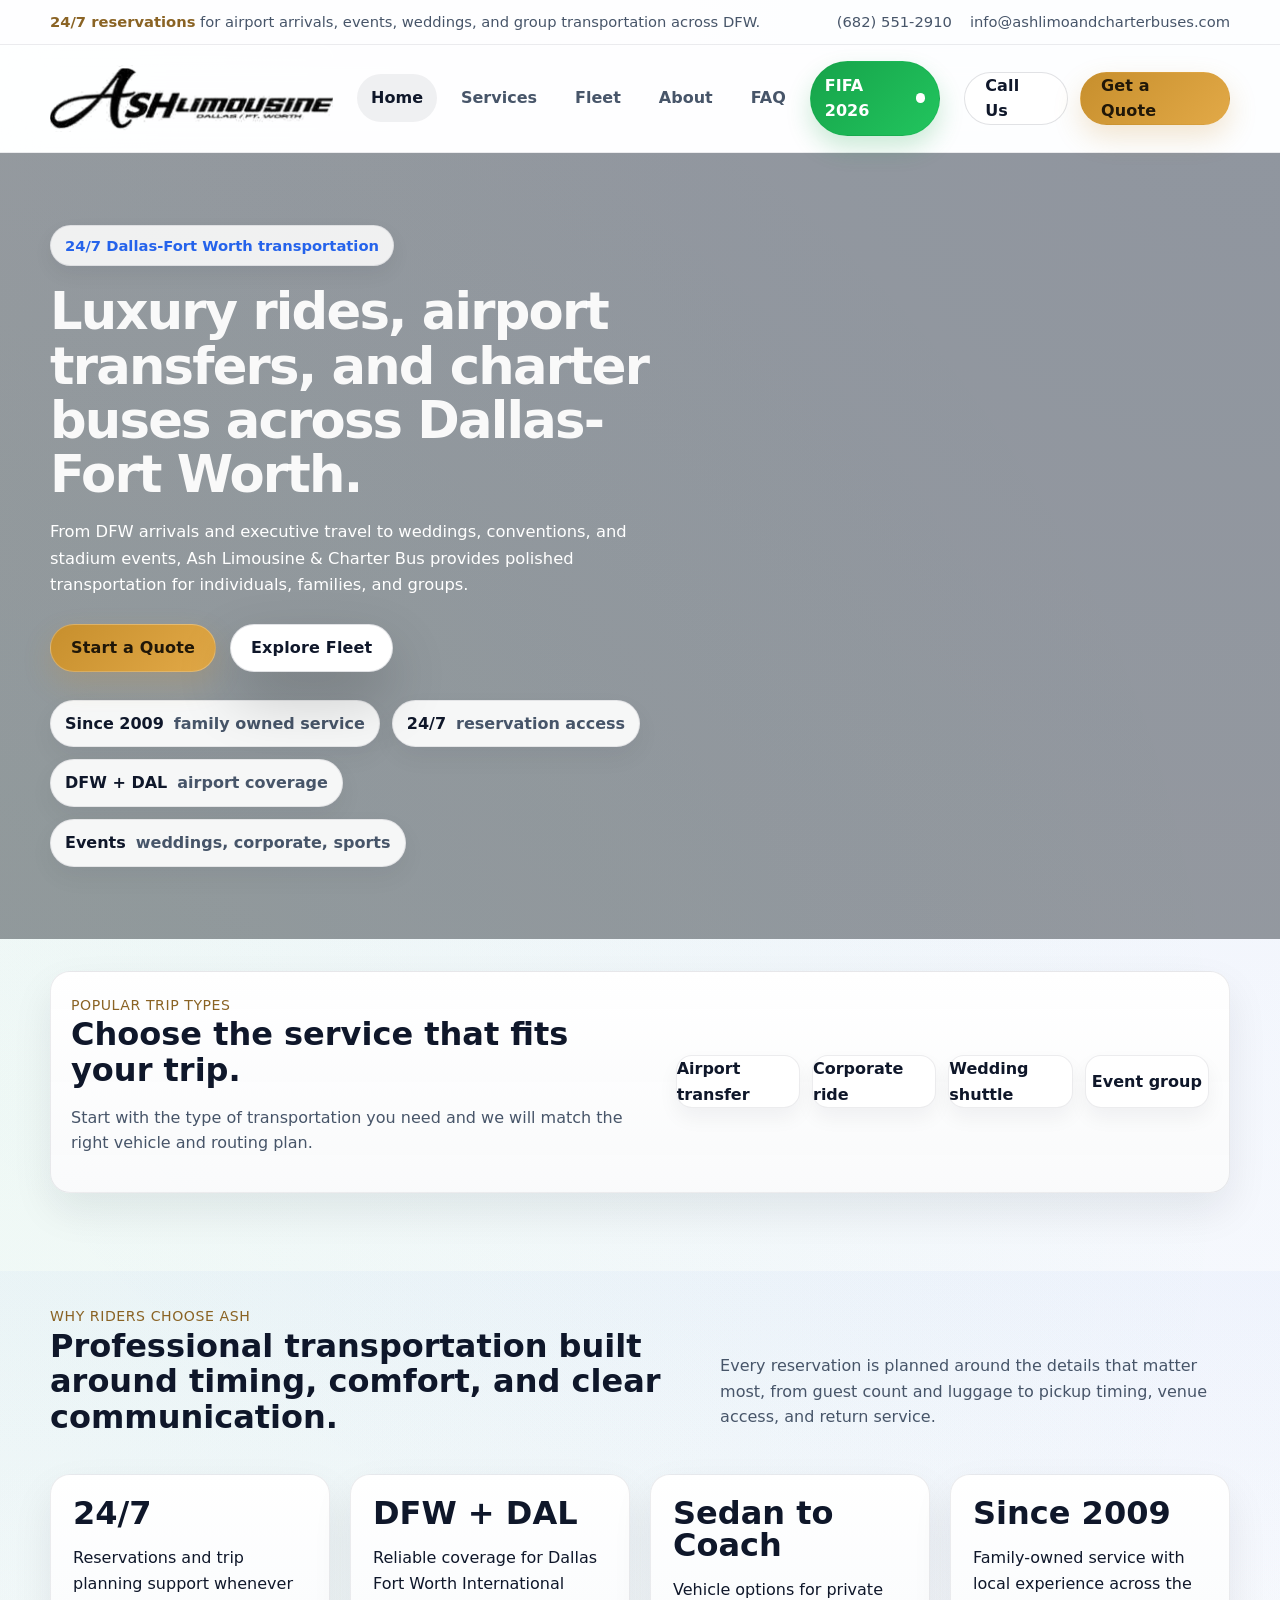
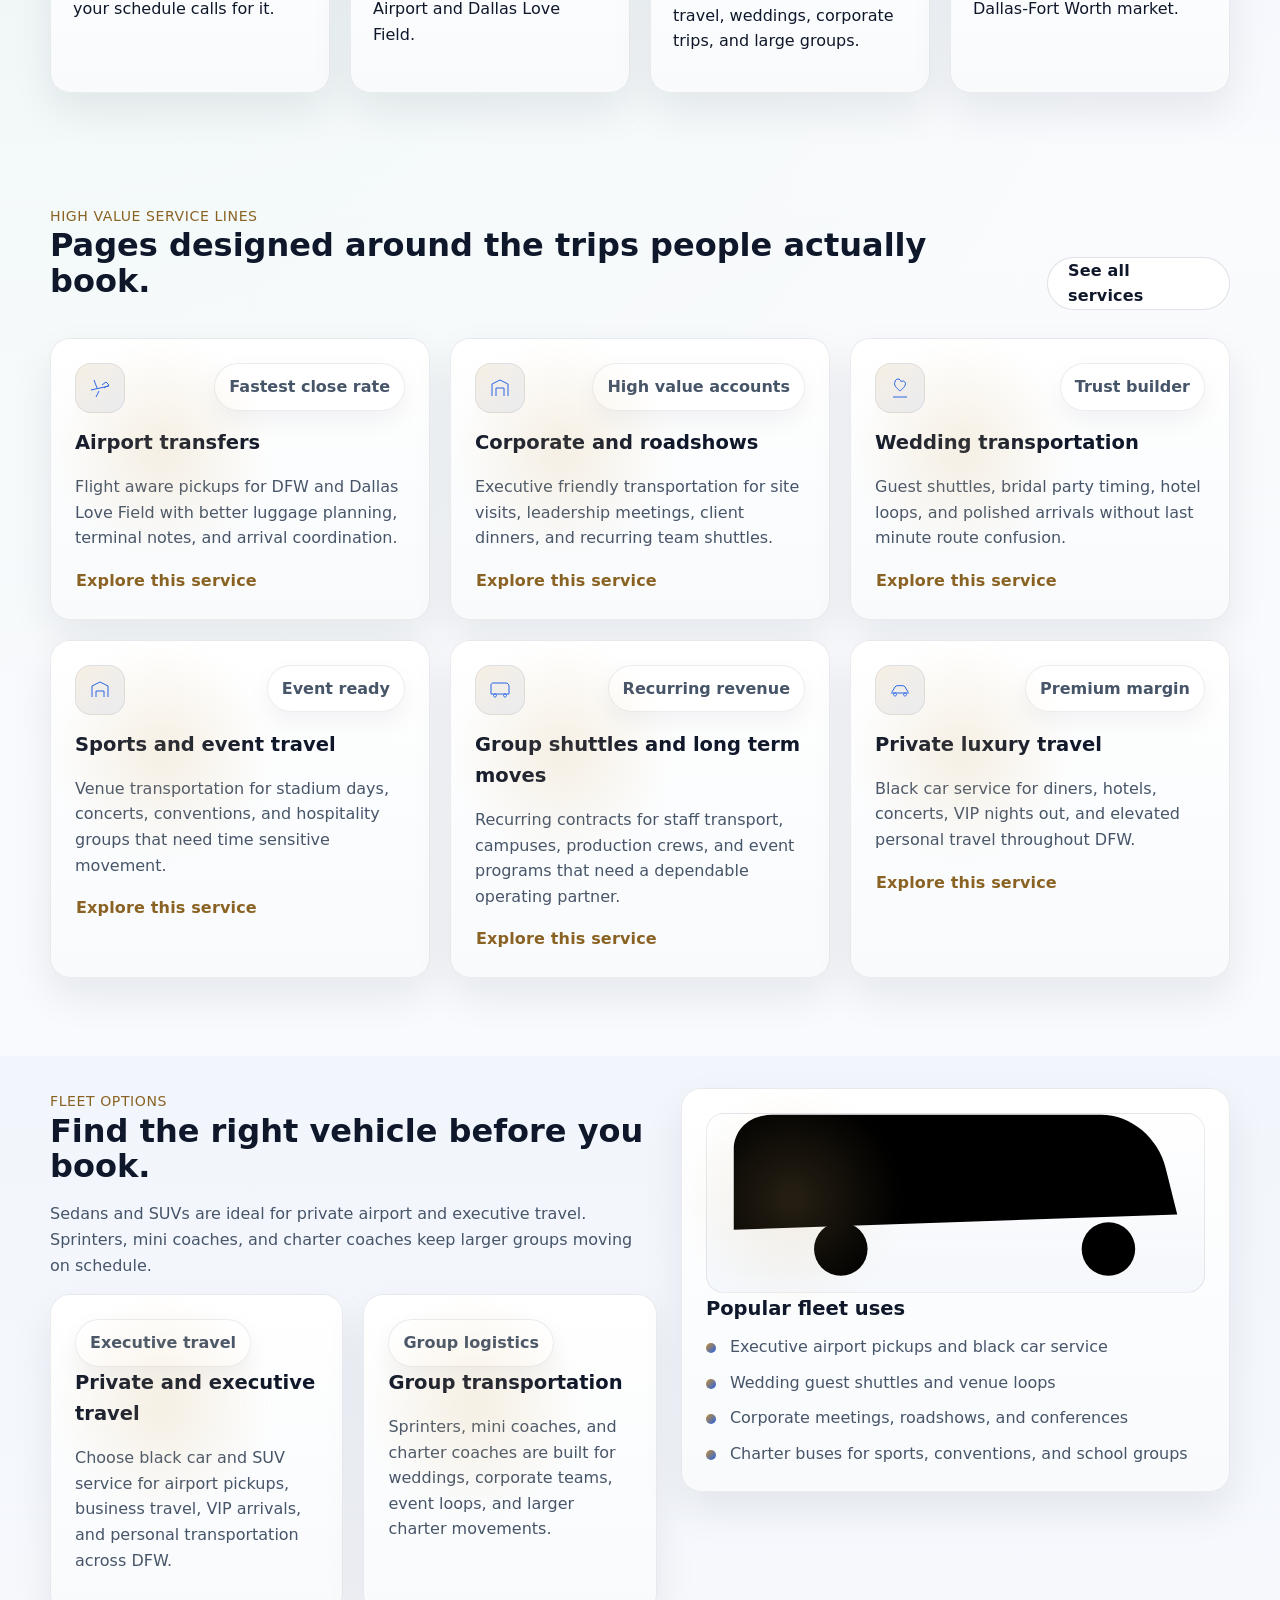
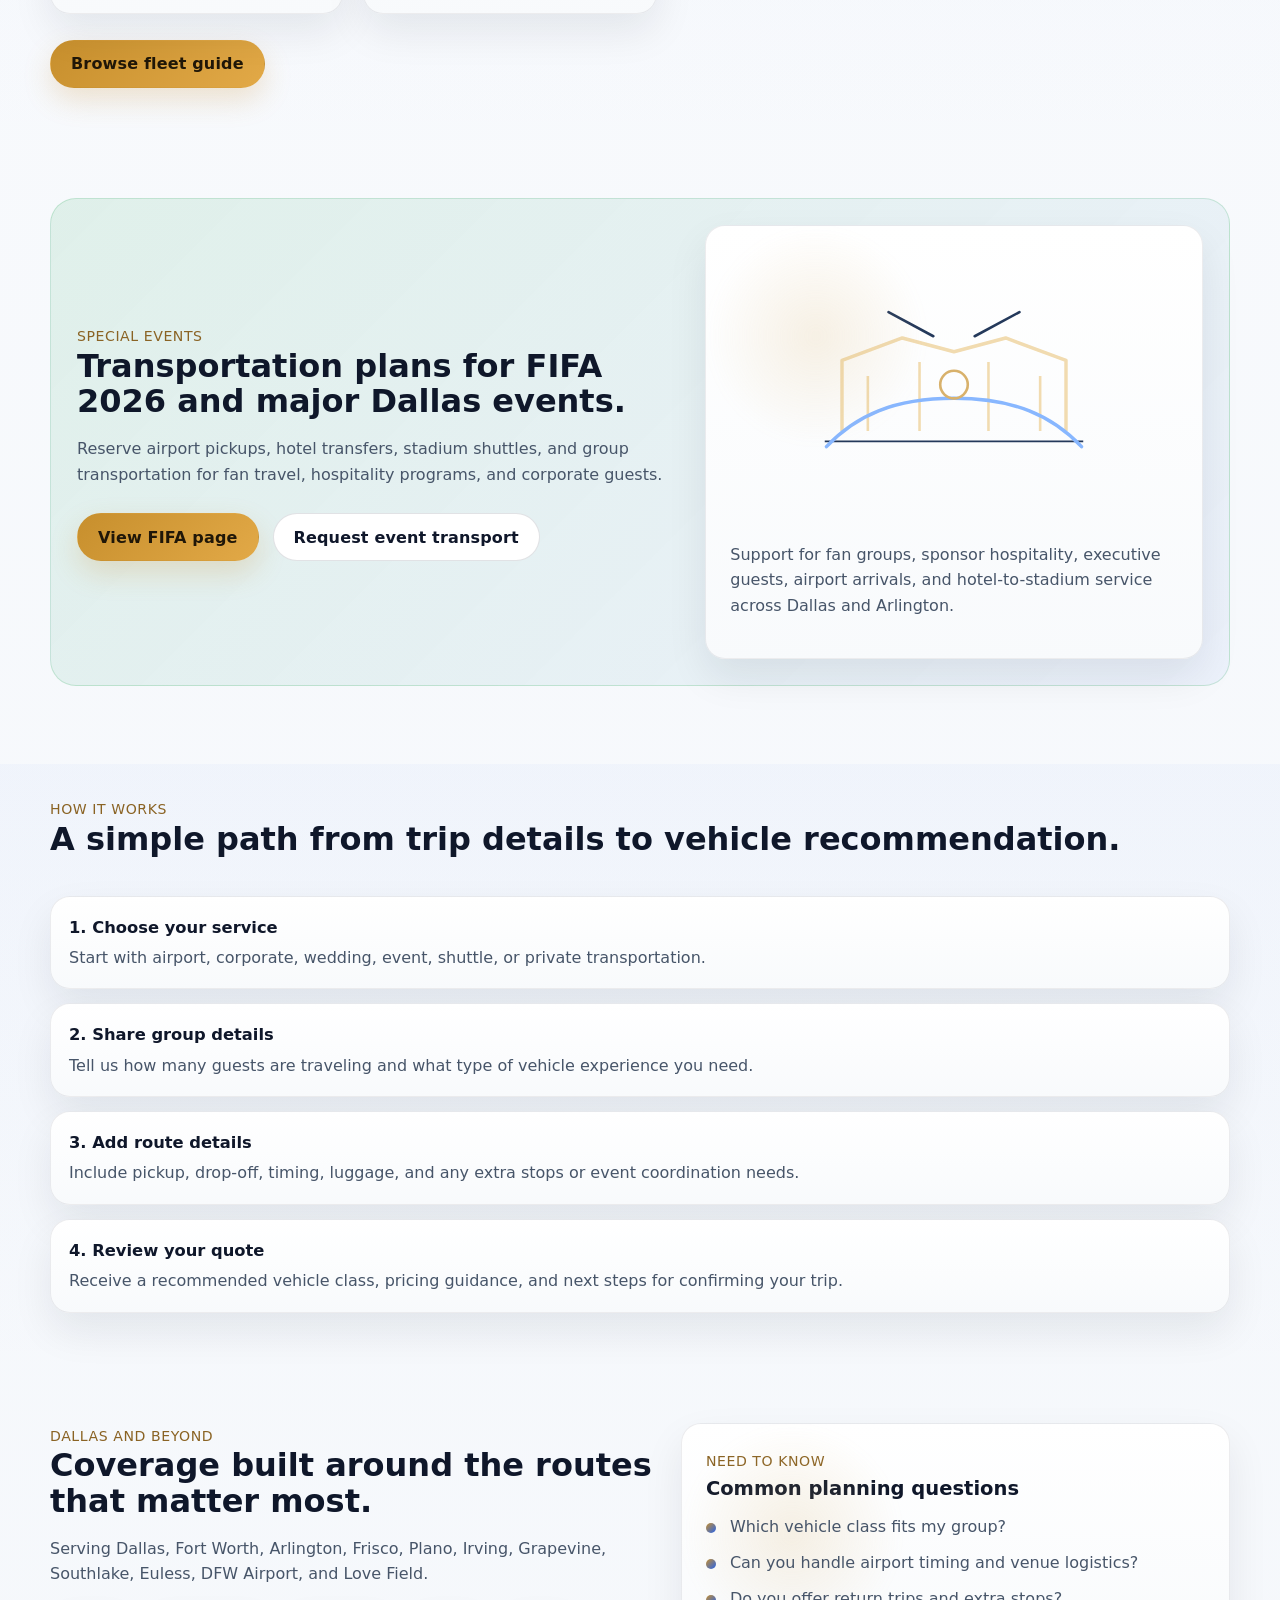
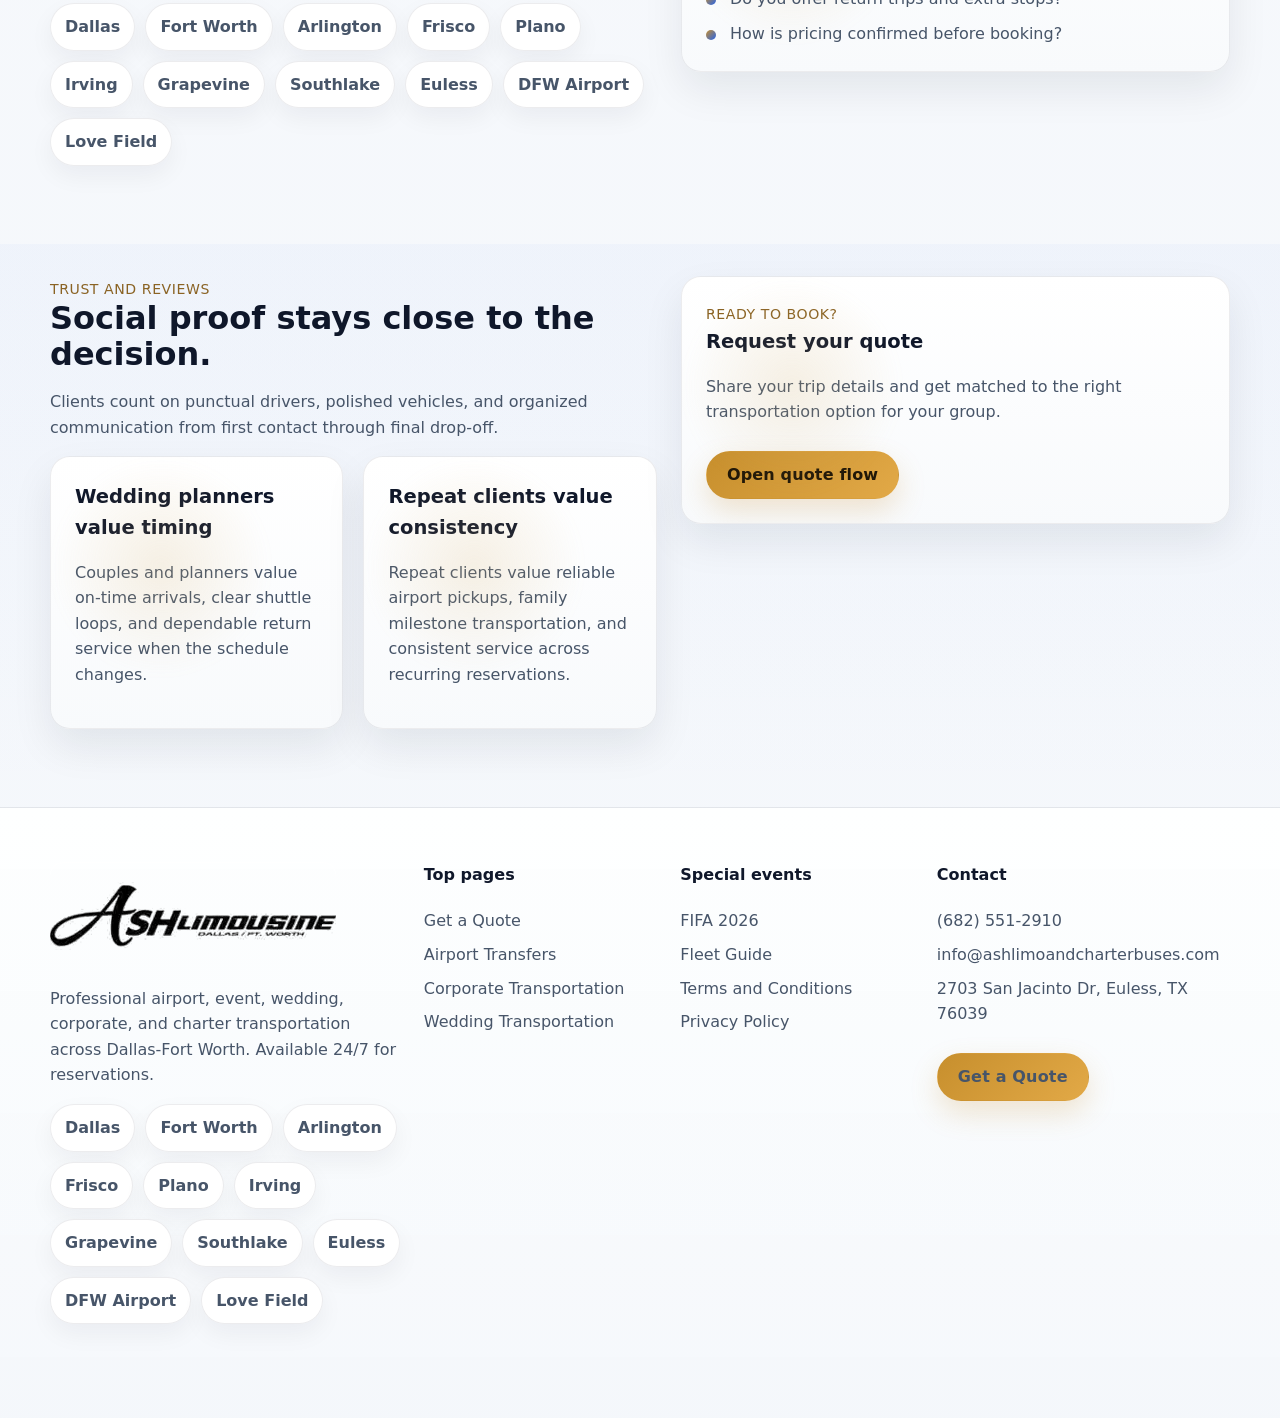
==== index.html @ 1422ed17 "AshLimo_Phase1 Co-authored-by: Copilot <copilot@github.com>" ====
<!doctype html>
<html lang="en">
  <head>
    <meta charset="utf-8" />
    <meta name="viewport" content="width=device-width, initial-scale=1" />
    <title>Ash Limousine & Charter Bus | Dallas Luxury Transportation</title>
    <meta
      name="description"
      content="Premium charter buses, black cars, airport transfers, weddings, and event transportation across Dallas-Fort Worth."
    />
    <meta name="theme-color" content="#f6f8fb" />
    <meta
      property="og:title"
      content="Ash Limousine & Charter Bus | Dallas Luxury Transportation"
    />
    <meta
      property="og:description"
      content="Premium charter buses, black cars, airport transfers, weddings, and event transportation across Dallas-Fort Worth."
    />
    <meta property="og:type" content="website" />
    <link rel="icon" href="assets/brand-mark.svg" type="image/svg+xml" />
    <link rel="stylesheet" href="css/styles.css" />
    <script type="application/ld+json">
      {
        "@context": "https://schema.org",
        "@type": "TransportationService",
        "name": "Ash Limousine & Charter Bus",
        "url": "https://www.ashlimoandcharterbuses.com",
        "telephone": "+1-682-551-2910",
        "email": "info@ashlimoandcharterbuses.com",
        "address": {
          "@type": "PostalAddress",
          "streetAddress": "2703 San Jacinto Dr",
          "addressLocality": "Euless",
          "addressRegion": "TX",
          "postalCode": "76039",
          "addressCountry": "US"
        },
        "areaServed": [
          "Dallas",
          "Fort Worth",
          "Arlington",
          "Frisco",
          "Plano",
          "Irving",
          "DFW Airport",
          "Dallas Love Field"
        ],
        "serviceArea": "Dallas-Fort Worth metroplex",
        "openingHours": "Mo-Su 00:00-23:59"
      }
    </script>
  </head>
  <body class="theme-light">
    <a class="hide" href="#main">Skip to content</a>
    <div class="utility-bar">
      <div class="container">
        <div>
          <strong>24/7 reservations</strong> for airport arrivals, events,
          weddings, and group transportation across DFW.
        </div>
        <div class="utility-links">
          <a href="tel:+16825512910">(682) 551-2910</a>
          <a href="mailto:info@ashlimoandcharterbuses.com"
            >info@ashlimoandcharterbuses.com</a
          >
        </div>
      </div>
    </div>
    <header class="site-header">
      <div class="container">
        <a class="brand" href="index.html">
          <span class="brand-mark"
            ><img src="assets/site-logo.png" alt="Ash Limo brand mark"
          /></span>
        </a>
        <button class="nav-toggle" data-nav-toggle aria-label="Open navigation">
          Menu
        </button>
        <div class="nav-shell" data-nav-shell>
          <ul class="nav-menu">
            <li><a class="active" href="index.html">Home</a></li>
            <li><a class="" href="services.html">Services</a></li>
            <li><a class="" href="fleet.html">Fleet</a></li>
            <li><a class="" href="about.html">About</a></li>
            <li><a class="" href="faq.html">FAQ</a></li>
            <li><a class="nav-cta" href="fifa-2026.html">FIFA 2026</a></li>
          </ul>
        </div>
        <div class="header-actions">
          <a class="btn btn-secondary desktop-only" href="tel:+16825512910"
            >Call Us</a
          >
          <a class="btn btn-primary" href="quote.html">Get a Quote</a>
        </div>
      </div>
    </header>
    <main id="main">
      <section class="hero">
        <div class="container">
          <div>
            <span class="eyebrow">24/7 Dallas-Fort Worth transportation</span>
            <h1>
              Luxury rides, airport transfers, and charter buses across
              Dallas-Fort Worth.
            </h1>
            <p class="lead">
              From DFW arrivals and executive travel to weddings, conventions,
              and stadium events, Ash Limousine & Charter Bus provides polished
              transportation for individuals, families, and groups.
            </p>
            <div class="hero-actions">
              <a class="btn btn-primary" href="quote.html">Start a Quote</a>
              <a class="btn btn-secondary" href="fleet.html">Explore Fleet</a>
            </div>
            <div class="hero-stats">
              <span class="stat-chip"
                ><strong>Since 2009</strong> family owned service</span
              >
              <span class="stat-chip"
                ><strong>24/7</strong> reservation access</span
              >
              <span class="stat-chip"
                ><strong>DFW + DAL</strong> airport coverage</span
              >
              <span class="stat-chip"
                ><strong>Events</strong> weddings, corporate, sports</span
              >
            </div>
          </div>
        </div>
      </section>

      <section class="section">
        <div class="container">
          <div class="quote-cta-bar">
            <div>
              <div class="kicker">Popular trip types</div>
              <h2 class="section-title">
                Choose the service that fits your trip.
              </h2>
              <p class="section-copy">
                Start with the type of transportation you need and we will match
                the right vehicle and routing plan.
              </p>
            </div>
            <div class="quote-cta-form">
              <a class="quick-chip" href="quote.html?service=airport"
                >Airport transfer</a
              >
              <a class="quick-chip" href="quote.html?service=corporate"
                >Corporate ride</a
              >
              <a class="quick-chip" href="quote.html?service=wedding"
                >Wedding shuttle</a
              >
              <a class="quick-chip" href="quote.html?service=fifa"
                >Event group</a
              >
            </div>
          </div>
        </div>
      </section>

      <section class="section section-light">
        <div class="container">
          <div class="section-top">
            <div>
              <div class="kicker">Why riders choose Ash</div>
              <h2 class="section-title">
                Professional transportation built around timing, comfort, and
                clear communication.
              </h2>
            </div>
            <p class="section-copy">
              Every reservation is planned around the details that matter most,
              from guest count and luggage to pickup timing, venue access, and
              return service.
            </p>
          </div>
          <div class="grid grid-4">
            <article class="metric-card">
              <strong>24/7</strong>
              <p>
                Reservations and trip planning support whenever your schedule
                calls for it.
              </p>
            </article>
            <article class="metric-card">
              <strong>DFW + DAL</strong>
              <p>
                Reliable coverage for Dallas Fort Worth International Airport
                and Dallas Love Field.
              </p>
            </article>
            <article class="metric-card">
              <strong>Sedan to Coach</strong>
              <p>
                Vehicle options for private travel, weddings, corporate trips,
                and large groups.
              </p>
            </article>
            <article class="metric-card">
              <strong>Since 2009</strong>
              <p>
                Family-owned service with local experience across the
                Dallas-Fort Worth market.
              </p>
            </article>
          </div>
        </div>
      </section>

      <section class="section">
        <div class="container">
          <div class="section-top">
            <div>
              <div class="kicker">High value service lines</div>
              <h2 class="section-title">
                Pages designed around the trips people actually book.
              </h2>
            </div>
            <a class="btn btn-secondary" href="services.html"
              >See all services</a
            >
          </div>
          <div class="grid grid-3">
            <article class="card">
              <div class="card-top">
                <span class="icon-wrap"
                  ><svg viewBox="0 0 24 24" fill="none">
                    <path
                      d="M3 14L21 10M9 12L6 4M11 15L8 21M14 9L18 6L21 9L16 12"
                    /></svg
                ></span>
                <span class="tag">Fastest close rate</span>
              </div>
              <h3>Airport transfers</h3>
              <p>
                Flight aware pickups for DFW and Dallas Love Field with better
                luggage planning, terminal notes, and arrival coordination.
              </p>
              <a class="btn btn-link" href="airport-transfers.html"
                >Explore this service</a
              >
            </article>

            <article class="card">
              <div class="card-top">
                <span class="icon-wrap"
                  ><svg viewBox="0 0 24 24" fill="none">
                    <path
                      d="M4 20V8L12 4L20 8V20M8 20V12H16V20M9 8H9.01M15 8H15.01"
                    /></svg
                ></span>
                <span class="tag">High value accounts</span>
              </div>
              <h3>Corporate and roadshows</h3>
              <p>
                Executive friendly transportation for site visits, leadership
                meetings, client dinners, and recurring team shuttles.
              </p>
              <a class="btn btn-link" href="corporate-transportation.html"
                >Explore this service</a
              >
            </article>

            <article class="card">
              <div class="card-top">
                <span class="icon-wrap"
                  ><svg viewBox="0 0 24 24" fill="none">
                    <path
                      d="M7 6C7 4.34 8.34 3 10 3C11.54 3 12.81 4.17 12.97 5.67C13.44 5.24 14.07 5 14.75 5C16.27 5 17.5 6.23 17.5 7.75C17.5 10.8 12 15 12 15C12 15 6.5 10.8 6.5 7.75C6.5 7.14 6.68 6.57 7 6Z"
                    />
                    <path d="M5 21H19" /></svg
                ></span>
                <span class="tag">Trust builder</span>
              </div>
              <h3>Wedding transportation</h3>
              <p>
                Guest shuttles, bridal party timing, hotel loops, and polished
                arrivals without last minute route confusion.
              </p>
              <a class="btn btn-link" href="weddings.html"
                >Explore this service</a
              >
            </article>

            <article class="card">
              <div class="card-top">
                <span class="icon-wrap"
                  ><svg viewBox="0 0 24 24" fill="none">
                    <path
                      d="M4 19V8L12 4L20 8V19M8 19V13H16V19M9 9H9.01M15 9H15.01"
                    /></svg
                ></span>
                <span class="tag">Event ready</span>
              </div>
              <h3>Sports and event travel</h3>
              <p>
                Venue transportation for stadium days, concerts, conventions,
                and hospitality groups that need time sensitive movement.
              </p>
              <a class="btn btn-link" href="fifa-2026.html"
                >Explore this service</a
              >
            </article>

            <article class="card">
              <div class="card-top">
                <span class="icon-wrap"
                  ><svg viewBox="0 0 24 24" fill="none">
                    <path
                      d="M3 16V7C3 5.9 3.9 5 5 5H18C19.66 5 21 6.34 21 8V16M3 16H21M7 19C7.83 19 8.5 18.33 8.5 17.5S7.83 16 7 16 5.5 16.67 5.5 17.5 6.17 19 7 19ZM17 19C17.83 19 18.5 18.33 18.5 17.5S17.83 16 17 16 15.5 16.67 15.5 17.5 16.17 19 17 19Z"
                    /></svg
                ></span>
                <span class="tag">Recurring revenue</span>
              </div>
              <h3>Group shuttles and long term moves</h3>
              <p>
                Recurring contracts for staff transport, campuses, production
                crews, and event programs that need a dependable operating
                partner.
              </p>
              <a class="btn btn-link" href="services.html#group-programs"
                >Explore this service</a
              >
            </article>

            <article class="card">
              <div class="card-top">
                <span class="icon-wrap"
                  ><svg viewBox="0 0 24 24" fill="none">
                    <path
                      d="M4 14L7 9C7.5 8.2 8.3 7.7 9.2 7.7H14.9C15.8 7.7 16.6 8.2 17.1 9L20 14M3 15H21M7 18C7.83 18 8.5 17.33 8.5 16.5S7.83 15 7 15 5.5 15.67 5.5 16.5 6.17 18 7 18ZM17 18C17.83 18 18.5 17.33 18.5 16.5S17.83 15 17 15 15.5 15.67 15.5 16.5 16.17 18 17 18Z"
                    /></svg
                ></span>
                <span class="tag">Premium margin</span>
              </div>
              <h3>Private luxury travel</h3>
              <p>
                Black car service for diners, hotels, concerts, VIP nights out,
                and elevated personal travel throughout DFW.
              </p>
              <a class="btn btn-link" href="services.html#private-travel"
                >Explore this service</a
              >
            </article>
          </div>
        </div>
      </section>

      <section class="section section-light">
        <div class="container split">
          <div>
            <div class="kicker">Fleet options</div>
            <h2 class="section-title">
              Find the right vehicle before you book.
            </h2>
            <p class="section-copy">
              Sedans and SUVs are ideal for private airport and executive
              travel. Sprinters, mini coaches, and charter coaches keep larger
              groups moving on schedule.
            </p>
            <div class="grid grid-2">
              <article class="card">
                <span class="tag">Executive travel</span>
                <h3>Private and executive travel</h3>
                <p>
                  Choose black car and SUV service for airport pickups, business
                  travel, VIP arrivals, and personal transportation across DFW.
                </p>
              </article>
              <article class="card">
                <span class="tag">Group logistics</span>
                <h3>Group transportation</h3>
                <p>
                  Sprinters, mini coaches, and charter coaches are built for
                  weddings, corporate teams, event loops, and larger charter
                  movements.
                </p>
              </article>
            </div>
            <div class="action-row">
              <a class="btn btn-primary" href="fleet.html"
                >Browse fleet guide</a
              >
            </div>
          </div>
          <aside class="card">
            <div class="vehicle-icon">
              <img src="assets/coach.svg" alt="Charter coach illustration" />
            </div>
            <h3>Popular fleet uses</h3>
            <ul class="feature-list">
              <li>Executive airport pickups and black car service</li>
              <li>Wedding guest shuttles and venue loops</li>
              <li>Corporate meetings, roadshows, and conferences</li>
              <li>Charter buses for sports, conventions, and school groups</li>
            </ul>
          </aside>
        </div>
      </section>

      <section class="section">
        <div class="container">
          <div class="banner">
            <div class="banner-grid">
              <div>
                <div class="kicker">Special events</div>
                <h2 class="section-title">
                  Transportation plans for FIFA 2026 and major Dallas events.
                </h2>
                <p class="section-copy">
                  Reserve airport pickups, hotel transfers, stadium shuttles,
                  and group transportation for fan travel, hospitality programs,
                  and corporate guests.
                </p>
                <div class="action-row">
                  <a class="btn btn-primary" href="fifa-2026.html"
                    >View FIFA page</a
                  >
                  <a class="btn btn-secondary" href="quote.html?service=fifa"
                    >Request event transport</a
                  >
                </div>
              </div>
              <div class="card">
                <img src="assets/stadium.svg" alt="Stadium illustration" />
                <p class="muted">
                  Support for fan groups, sponsor hospitality, executive guests,
                  airport arrivals, and hotel-to-stadium service across Dallas
                  and Arlington.
                </p>
              </div>
            </div>
          </div>
        </div>
      </section>

      <section class="section section-light">
        <div class="container">
          <div class="section-top">
            <div>
              <div class="kicker">How it works</div>
              <h2 class="section-title">
                A simple path from trip details to vehicle recommendation.
              </h2>
            </div>
          </div>
          <div class="timeline">
            <article class="timeline-item">
              <strong>1. Choose your service</strong
              ><span class="muted"
                >Start with airport, corporate, wedding, event, shuttle, or
                private transportation.</span
              >
            </article>
            <article class="timeline-item">
              <strong>2. Share group details</strong
              ><span class="muted"
                >Tell us how many guests are traveling and what type of vehicle
                experience you need.</span
              >
            </article>
            <article class="timeline-item">
              <strong>3. Add route details</strong
              ><span class="muted"
                >Include pickup, drop-off, timing, luggage, and any extra stops
                or event coordination needs.</span
              >
            </article>
            <article class="timeline-item">
              <strong>4. Review your quote</strong
              ><span class="muted"
                >Receive a recommended vehicle class, pricing guidance, and next
                steps for confirming your trip.</span
              >
            </article>
          </div>
        </div>
      </section>

      <section class="section">
        <div class="container split">
          <div>
            <div class="kicker">Dallas and beyond</div>
            <h2 class="section-title">
              Coverage built around the routes that matter most.
            </h2>
            <p class="section-copy">
              Serving Dallas, Fort Worth, Arlington, Frisco, Plano, Irving,
              Grapevine, Southlake, Euless, DFW Airport, and Love Field.
            </p>
            <div class="location-cloud">
              <span class="pill">Dallas</span
              ><span class="pill">Fort Worth</span
              ><span class="pill">Arlington</span
              ><span class="pill">Frisco</span><span class="pill">Plano</span
              ><span class="pill">Irving</span
              ><span class="pill">Grapevine</span
              ><span class="pill">Southlake</span
              ><span class="pill">Euless</span
              ><span class="pill">DFW Airport</span
              ><span class="pill">Love Field</span>
            </div>
          </div>
          <aside class="card">
            <div class="kicker">Need to know</div>
            <h3>Common planning questions</h3>
            <ul class="feature-list">
              <li>Which vehicle class fits my group?</li>
              <li>Can you handle airport timing and venue logistics?</li>
              <li>Do you offer return trips and extra stops?</li>
              <li>How is pricing confirmed before booking?</li>
            </ul>
          </aside>
        </div>
      </section>

      <section class="section section-light">
        <div class="container split">
          <div>
            <div class="kicker">Trust and reviews</div>
            <h2 class="section-title">
              Social proof stays close to the decision.
            </h2>
            <p class="section-copy">
              Clients count on punctual drivers, polished vehicles, and
              organized communication from first contact through final drop-off.
            </p>
            <div class="grid grid-2">
              <article class="card">
                <h3>Wedding planners value timing</h3>
                <p>
                  Couples and planners value on-time arrivals, clear shuttle
                  loops, and dependable return service when the schedule
                  changes.
                </p>
              </article>
              <article class="card">
                <h3>Repeat clients value consistency</h3>
                <p>
                  Repeat clients value reliable airport pickups, family
                  milestone transportation, and consistent service across
                  recurring reservations.
                </p>
              </article>
            </div>
          </div>
          <aside class="card">
            <div class="kicker">Ready to book?</div>
            <h3>Request your quote</h3>
            <p>
              Share your trip details and get matched to the right
              transportation option for your group.
            </p>
            <div class="action-row">
              <a class="btn btn-primary" href="quote.html">Open quote flow</a>
            </div>
          </aside>
        </div>
      </section>
    </main>

    <footer class="footer">
      <div class="container footer-grid">
        <div>
          <a class="brand" href="index.html">
            <span class="brand-mark"
              ><img src="assets/site-logo.png" alt="Ash Limo brand mark"
            /></span>
          </a>
          <p>
            Professional airport, event, wedding, corporate, and charter
            transportation across Dallas-Fort Worth. Available 24/7 for
            reservations.
          </p>
          <div class="location-cloud">
            <span class="pill">Dallas</span><span class="pill">Fort Worth</span
            ><span class="pill">Arlington</span><span class="pill">Frisco</span
            ><span class="pill">Plano</span><span class="pill">Irving</span
            ><span class="pill">Grapevine</span
            ><span class="pill">Southlake</span><span class="pill">Euless</span
            ><span class="pill">DFW Airport</span
            ><span class="pill">Love Field</span>
          </div>
        </div>
        <div>
          <h4>Top pages</h4>
          <ul>
            <li><a href="quote.html">Get a Quote</a></li>
            <li><a href="airport-transfers.html">Airport Transfers</a></li>
            <li>
              <a href="corporate-transportation.html"
                >Corporate Transportation</a
              >
            </li>
            <li><a href="weddings.html">Wedding Transportation</a></li>
          </ul>
        </div>
        <div>
          <h4>Special events</h4>
          <ul>
            <li><a href="fifa-2026.html">FIFA 2026</a></li>
            <li><a href="fleet.html">Fleet Guide</a></li>
            <li><a href="terms.html">Terms and Conditions</a></li>
            <li><a href="privacy.html">Privacy Policy</a></li>
          </ul>
        </div>
        <div>
          <h4>Contact</h4>
          <ul>
            <li><a href="tel:+16825512910">(682) 551-2910</a></li>
            <li>
              <a href="mailto:info@ashlimoandcharterbuses.com"
                >info@ashlimoandcharterbuses.com</a
              >
            </li>
            <li>2703 San Jacinto Dr, Euless, TX 76039</li>
          </ul>
          <div class="action-row">
            <a class="btn btn-primary" href="quote.html">Get a Quote</a>
          </div>
        </div>
      </div>
    </footer>
    <div class="mobile-sticky">
      <a class="btn btn-secondary" href="tel:+16825512910">Call Now</a>
      <a class="btn btn-primary" href="quote.html">Quote</a>
    </div>

    <script src="js/app.js"></script>
  </body>
</html>
---- css/styles.css ----
:root {
  --bg: #08111f;
  --bg-alt: #0d182b;
  --surface: #122038;
  --surface-2: #172842;
  --surface-3: #1c3150;
  --line: rgba(216, 177, 107, 0.18);
  --line-strong: rgba(216, 177, 107, 0.32);
  --text: #f4f7fb;
  --muted: #a5b4d3;
  --muted-2: #7f90b4;
  --gold: #d8b16b;
  --gold-soft: #f1dbb0;
  --blue-soft: #88b7ff;
  --success: #38d39f;
  --danger: #ff9b8d;
  --card-shadow: 0 22px 60px rgba(0, 0, 0, 0.28);
  --radius: 20px;
  --radius-sm: 14px;
  --container: 1180px;
}
* {
  box-sizing: border-box;
}
html {
  scroll-behavior: smooth;
}
body {
  margin: 0;
  font-family:
    Inter,
    ui-sans-serif,
    system-ui,
    -apple-system,
    BlinkMacSystemFont,
    "Segoe UI",
    sans-serif;
  background:
    radial-gradient(
      circle at top right,
      rgba(216, 177, 107, 0.12),
      transparent 30%
    ),
    radial-gradient(
      circle at left 20%,
      rgba(136, 183, 255, 0.08),
      transparent 25%
    ),
    var(--bg);
  color: var(--text);
  line-height: 1.6;
}
a {
  color: inherit;
  text-decoration: none;
}
img {
  max-width: 100%;
  display: block;
}
button,
input,
select,
textarea {
  font: inherit;
}
.container {
  width: min(var(--container), calc(100% - 32px));
  margin: 0 auto;
}
.utility-bar {
  background: rgba(4, 10, 19, 0.9);
  border-bottom: 1px solid rgba(255, 255, 255, 0.06);
  font-size: 0.92rem;
}
.utility-bar .container {
  display: flex;
  align-items: center;
  justify-content: space-between;
  gap: 16px;
  padding: 10px 0;
  color: var(--muted);
}
.utility-bar strong {
  color: var(--gold-soft);
  font-weight: 650;
}
.utility-links {
  display: flex;
  gap: 18px;
  align-items: center;
}
.site-header {
  position: sticky;
  top: 0;
  z-index: 30;
  backdrop-filter: blur(18px);
  background: rgba(8, 17, 31, 0.82);
  border-bottom: 1px solid rgba(255, 255, 255, 0.06);
}
.site-header .container {
  display: flex;
  align-items: center;
  justify-content: space-between;
  gap: 24px;
  min-height: 82px;
}
.brand {
  display: inline-flex;
  align-items: center;
  gap: 14px;
  font-weight: 700;
  letter-spacing: 0.02em;
}
.brand-mark {
  height: fit-content;
  border-radius: 14px;
  display: inline-flex;
  align-items: center;
  justify-content: center;
}
.brand-copy span {
  display: block;
}
.brand-copy .brand-title {
  font-size: 1rem;
}
.brand-copy .brand-subtitle {
  font-size: 0.8rem;
  color: var(--muted-2);
  font-weight: 500;
}
.nav-menu {
  display: flex;
  align-items: center;
  gap: 8px;
  list-style: none;
  margin: 0;
  padding: 0;
}
.nav-menu a {
  padding: 12px 14px;
  border-radius: 999px;
  color: var(--muted);
  font-weight: 600;
}
.nav-menu a:hover,
.nav-menu a.active {
  color: var(--text);
  background: rgba(255, 255, 255, 0.05);
}
.header-actions {
  display: flex;
  align-items: center;
  gap: 12px;
}
.nav-toggle {
  display: none;
  width: 48px;
  height: 48px;
  border-radius: 14px;
  border: 1px solid rgba(255, 255, 255, 0.08);
  background: rgba(255, 255, 255, 0.04);
  color: var(--text);
  font-size: 0;
  position: relative;
}
.nav-toggle::before {
  content: "";
  position: absolute;
  width: 24px;
  height: 2px;
  background: currentColor;
  top: 16px;
  left: 12px;
  box-shadow:
    0 8px 0 0 currentColor,
    0 16px 0 0 currentColor;
}
.btn {
  display: inline-flex;
  align-items: center;
  justify-content: center;
  gap: 10px;
  min-height: 48px;
  padding: 0 20px;
  border-radius: 999px;
  border: 1px solid transparent;
  font-weight: 700;
  letter-spacing: 0.01em;
  cursor: pointer;
  transition:
    transform 0.2s ease,
    box-shadow 0.2s ease,
    border-color 0.2s ease,
    background 0.2s ease;
}
.btn:hover {
  transform: translateY(-1px);
}
.btn-primary {
  background: linear-gradient(135deg, var(--gold), #c18a3e);
  color: #151010;
  box-shadow: 0 12px 30px rgba(216, 177, 107, 0.22);
}
.btn-primary:hover {
  box-shadow: 0 16px 36px rgba(216, 177, 107, 0.28);
}
.btn-secondary {
  background: rgba(255, 255, 255, 0.04);
  border-color: rgba(255, 255, 255, 0.12);
  color: var(--text);
}
.btn-ghost {
  background: transparent;
  border-color: rgba(255, 255, 255, 0.18);
  color: var(--text);
}
.btn-link {
  padding: 0;
  min-height: auto;
  background: none;
  color: var(--gold-soft);
}
main {
  display: block;
}
.hero {
  padding: 72px 0 72px;
  position: relative;
  overflow: clip;
  background: url("https://www.ashlimoandcharterbuses.com/wp-content/uploads/2024/01/DSC05237-scaled.jpg")
    center/cover no-repeat;
  background-attachment: fixed;
}
.hero::before {
  content: "";
  position: absolute;
  inset: 0;
  background: rgba(4, 10, 19, 0.4);
  pointer-events: none;
}
.hero .container {
  position: relative;
  z-index: 1;
  display: grid;
  grid-template-columns: 1.15fr 0.85fr;
  gap: 36px;
  align-items: stretch;
}
.hero h1,
.hero .eyebrow,
.hero .lead,
.hero .stat-chip {
  color: rgba(255, 255, 255, 0.94);
}
.eyebrow {
  display: inline-flex;
  align-items: center;
  gap: 10px;
  padding: 8px 14px;
  border-radius: 999px;
  border: 1px solid rgba(255, 255, 255, 0.16);
  background: rgba(255, 255, 255, 0.08);
  color: rgba(255, 255, 255, 0.9);
  font-size: 0.92rem;
  font-weight: 700;
  margin-bottom: 18px;
}
.hero h1,
.page-hero h1 {
  font-size: clamp(2.5rem, 5vw, 4.6rem);
  line-height: 1.03;
  margin: 0 0 18px;
  letter-spacing: -0.04em;
}
.lead {
  font-size: 1.1rem;
  color: rgba(245, 245, 247, 0.88);
  max-width: 62ch;
}
.hero-actions,
.action-row {
  display: flex;
  flex-wrap: wrap;
  gap: 14px;
  margin-top: 26px;
}
.hero-actions .btn {
  background: rgba(255, 255, 255, 0.12);
  border-color: rgba(255, 255, 255, 0.2);
  color: #ffffff;
  backdrop-filter: blur(18px);
  -webkit-backdrop-filter: blur(18px);
  box-shadow: 0 26px 60px rgba(0, 0, 0, 0.2);
}
.hero-actions .btn-primary {
  background: rgba(255, 255, 255, 0.18);
  border-color: rgba(255, 255, 255, 0.24);
  color: #151010;
}
.hero-actions .btn-secondary {
  background: rgba(255, 255, 255, 0.1);
  border-color: rgba(255, 255, 255, 0.18);
  color: #ffffff;
}
.hero-actions .btn:hover {
  background: rgba(255, 255, 255, 0.24);
}
.hero-stats {
  display: flex;
  flex-wrap: wrap;
  gap: 12px;
  margin-top: 28px;
}
.stat-chip,
.pill,
.tag {
  display: inline-flex;
  align-items: center;
  gap: 10px;
  padding: 10px 14px;
  border-radius: 999px;
  border: 1px solid rgba(255, 255, 255, 0.09);
  background: rgba(255, 255, 255, 0.05);
  color: rgba(248, 249, 251, 0.88);
  font-weight: 600;
}
.stat-chip strong,
.pill strong,
.tag strong {
  color: var(--text);
}
.hero-panel,
.card,
.quote-summary,
.metric-card,
.timeline-item,
.faq-item,
.policy-card,
.notice,
.table-wrap {
  background: linear-gradient(
    180deg,
    rgba(255, 255, 255, 0.05),
    rgba(255, 255, 255, 0.02)
  );
  border: 1px solid rgba(255, 255, 255, 0.07);
  box-shadow: var(--card-shadow);
  border-radius: var(--radius);
}
.hero-panel {
  padding: 28px;
  position: relative;
  overflow: hidden;
}
.hero-panel::before,
.card::before,
.page-hero-card::before {
  content: "";
  position: absolute;
  inset: 0 auto auto 0;
  width: 220px;
  height: 220px;
  border-radius: 50%;
  background: radial-gradient(
    circle,
    rgba(216, 177, 107, 0.18),
    transparent 70%
  );
  filter: blur(6px);
  pointer-events: none;
}
.panel-grid {
  display: grid;
  grid-template-columns: 1fr 1fr;
  gap: 16px;
  margin-top: 20px;
}
.panel-card {
  padding: 16px;
  border-radius: 18px;
  border: 1px solid rgba(255, 255, 255, 0.08);
  background: rgba(4, 10, 19, 0.32);
}
.panel-card h3,
.card h3,
.section-title {
  margin: 0 0 10px;
}
.panel-card p,
.card p,
.section-copy,
.muted {
  color: var(--muted);
}
.page-hero {
  padding: 72px 0 38px;
}
.page-hero-grid {
  display: grid;
  grid-template-columns: 1.08fr 0.92fr;
  gap: 30px;
  align-items: stretch;
}
.page-hero-card {
  position: relative;
  padding: 26px;
  border-radius: var(--radius);
  background: linear-gradient(
    180deg,
    rgba(255, 255, 255, 0.05),
    rgba(255, 255, 255, 0.025)
  );
  border: 1px solid rgba(255, 255, 255, 0.08);
  overflow: hidden;
}
.page-hero-card ul,
.card ul,
.clean-list,
.feature-list {
  list-style: none;
  margin: 0;
  padding: 0;
}
.page-hero-card li,
.card li,
.feature-list li {
  padding-left: 24px;
  position: relative;
  margin-top: 10px;
  color: var(--muted);
}
.page-hero-card li::before,
.card li::before,
.feature-list li::before {
  content: "";
  width: 10px;
  height: 10px;
  border-radius: 50%;
  position: absolute;
  left: 0;
  top: 0.56em;
  background: linear-gradient(135deg, var(--gold), var(--blue-soft));
}
.section {
  padding: 32px 0 78px;
}
.section-light {
  background: linear-gradient(
    180deg,
    rgba(255, 255, 255, 0.025),
    rgba(255, 255, 255, 0)
  );
}
.section-top {
  display: flex;
  justify-content: space-between;
  gap: 22px;
  align-items: end;
  margin-bottom: 28px;
}
.section-title {
  font-size: clamp(1.8rem, 3vw, 2.7rem);
  line-height: 1.08;
}
.grid {
  display: grid;
  gap: 20px;
}
.grid-2 {
  grid-template-columns: repeat(2, minmax(0, 1fr));
}
.grid-3 {
  grid-template-columns: repeat(3, minmax(0, 1fr));
}
.grid-4 {
  grid-template-columns: repeat(4, minmax(0, 1fr));
}
.card {
  position: relative;
  overflow: hidden;
  padding: 24px;
}
.card-top {
  display: flex;
  justify-content: space-between;
  gap: 12px;
  align-items: start;
  margin-bottom: 14px;
}
.kicker {
  display: inline-flex;
  align-items: center;
  gap: 8px;
  font-size: 0.88rem;
  letter-spacing: 0.04em;
  text-transform: uppercase;
  color: var(--gold-soft);
}
.card h3 {
  font-size: 1.35rem;
}
.card .meta {
  color: var(--muted-2);
  font-size: 0.95rem;
}
.icon-wrap {
  width: 50px;
  height: 50px;
  border-radius: 16px;
  display: inline-flex;
  align-items: center;
  justify-content: center;
  background: linear-gradient(
    135deg,
    rgba(216, 177, 107, 0.12),
    rgba(136, 183, 255, 0.1)
  );
  border: 1px solid rgba(255, 255, 255, 0.08);
}
.icon-wrap svg {
  width: 24px;
  height: 24px;
  stroke: var(--gold-soft);
}
.metric-card {
  padding: 22px;
}
.metric-card strong {
  display: block;
  font-size: 2rem;
  line-height: 1;
  margin-bottom: 10px;
}
.split {
  display: grid;
  grid-template-columns: 1.05fr 0.95fr;
  gap: 24px;
  align-items: start;
}
.quote-cta-bar {
  padding: 20px;
  border-radius: 20px;
  border: 1px solid rgba(255, 255, 255, 0.08);
  background: rgba(255, 255, 255, 0.04);
  display: grid;
  grid-template-columns: 1.1fr 1fr;
  gap: 18px;
  align-items: center;
}
.quote-cta-form {
  display: grid;
  grid-template-columns: repeat(4, minmax(0, 1fr));
  gap: 12px;
}
.quote-cta-form a,
.quick-chip {
  min-height: 52px;
  display: inline-flex;
  align-items: center;
  justify-content: center;
  border-radius: 16px;
  background: rgba(4, 10, 19, 0.28);
  border: 1px solid rgba(255, 255, 255, 0.08);
  color: var(--text);
  font-weight: 650;
}
.quick-chip:hover {
  border-color: var(--line-strong);
}
.location-cloud {
  display: flex;
  flex-wrap: wrap;
  gap: 10px;
}
.location-cloud .pill {
  background: rgba(255, 255, 255, 0.025);
}
.banner {
  padding: 26px;
  border-radius: 26px;
  background: linear-gradient(
    135deg,
    rgba(216, 177, 107, 0.14),
    rgba(136, 183, 255, 0.08)
  );
  border: 1px solid rgba(216, 177, 107, 0.18);
}
.banner-grid {
  display: grid;
  grid-template-columns: 1.1fr 0.9fr;
  gap: 20px;
  align-items: center;
}
.timeline {
  display: grid;
  gap: 14px;
}
.timeline-item {
  padding: 18px;
}
.timeline-item strong {
  display: block;
  font-size: 1.02rem;
  margin-bottom: 4px;
}
.compare-table {
  width: 100%;
  border-collapse: collapse;
  min-width: 720px;
}
.compare-table th,
.compare-table td {
  padding: 16px;
  border-bottom: 1px solid rgba(255, 255, 255, 0.08);
  text-align: left;
}
.compare-table th {
  color: var(--gold-soft);
  font-size: 0.95rem;
}
.compare-table td {
  color: var(--muted);
}
.table-wrap {
  overflow: auto;
}
.filters {
  display: flex;
  flex-wrap: wrap;
  gap: 10px;
  margin-bottom: 20px;
}
.filter-button {
  border: 1px solid rgba(255, 255, 255, 0.08);
  background: rgba(255, 255, 255, 0.04);
  color: var(--muted);
  border-radius: 999px;
  padding: 10px 14px;
  font-weight: 700;
  cursor: pointer;
}
.filter-button.active,
.filter-button:hover {
  color: var(--text);
  border-color: rgba(216, 177, 107, 0.34);
  background: rgba(216, 177, 107, 0.08);
}
.vehicle-card {
  display: grid;
  gap: 16px;
}
.vehicle-card-header {
  display: flex;
  justify-content: space-between;
  gap: 16px;
  align-items: start;
}
.vehicle-stats {
  display: flex;
  flex-wrap: wrap;
  gap: 10px;
}
.stat-badge {
  display: inline-flex;
  align-items: center;
  gap: 8px;
  padding: 8px 12px;
  border-radius: 999px;
  background: rgba(255, 255, 255, 0.04);
  border: 1px solid rgba(255, 255, 255, 0.08);
  color: var(--muted);
  font-size: 0.94rem;
}
.vehicle-icon {
  height: 180px;
  border-radius: 18px;
  border: 1px solid rgba(255, 255, 255, 0.08);
  background:
    linear-gradient(
      180deg,
      rgba(255, 255, 255, 0.04),
      rgba(255, 255, 255, 0.01)
    ),
    radial-gradient(
      circle at 30% 20%,
      rgba(216, 177, 107, 0.16),
      transparent 36%
    ),
    rgba(4, 10, 19, 0.32);
  display: flex;
  align-items: center;
  justify-content: center;
}
.vehicle-icon svg {
  width: min(260px, 90%);
  height: auto;
}
.vehicle-icon svg * {
  stroke: var(--gold-soft);
  stroke-width: 2.2;
  fill: none;
  stroke-linecap: round;
  stroke-linejoin: round;
}
.quote-layout {
  display: grid;
  grid-template-columns: minmax(0, 1.08fr) minmax(320px, 0.92fr);
  gap: 22px;
  align-items: start;
}
.quote-wizard,
.quote-summary {
  padding: 24px;
}
.stepper {
  display: flex;
  flex-wrap: wrap;
  gap: 10px;
  margin-bottom: 20px;
}
.step-chip {
  padding: 10px 14px;
  border-radius: 999px;
  border: 1px solid rgba(255, 255, 255, 0.08);
  background: rgba(255, 255, 255, 0.035);
  color: var(--muted);
  font-weight: 700;
}
.step-chip.active {
  color: var(--text);
  border-color: rgba(216, 177, 107, 0.34);
  background: rgba(216, 177, 107, 0.08);
}
.wizard-step {
  display: none;
}
.wizard-step.active {
  display: block;
}
.form-grid {
  display: grid;
  grid-template-columns: repeat(2, minmax(0, 1fr));
  gap: 16px;
}
.form-grid-3 {
  display: grid;
  grid-template-columns: repeat(3, minmax(0, 1fr));
  gap: 16px;
}
.field {
  display: grid;
  gap: 8px;
}
.field label {
  font-weight: 700;
  color: var(--text);
}
.input,
select,
textarea,
.radio-card {
  width: 100%;
  border-radius: 16px;
  border: 1px solid rgba(255, 255, 255, 0.08);
  background: rgba(4, 10, 19, 0.38);
  color: var(--text);
  padding: 14px 16px;
}
textarea {
  min-height: 130px;
  resize: vertical;
}
.input::placeholder,
textarea::placeholder {
  color: var(--muted-2);
}
.radio-grid {
  display: grid;
  grid-template-columns: repeat(2, minmax(0, 1fr));
  gap: 14px;
}
.radio-card {
  position: relative;
  cursor: pointer;
  min-height: 100px;
}
.radio-card input {
  position: absolute;
  opacity: 0;
  inset: 0;
}
.radio-card span {
  display: block;
  font-weight: 800;
  font-size: 1rem;
  margin-bottom: 6px;
}
.radio-card small {
  display: block;
  color: var(--muted);
}
.radio-card.is-selected,
.radio-card:has(input:checked) {
  border-color: rgba(216, 177, 107, 0.4);
  background: rgba(216, 177, 107, 0.08);
}
.check-row {
  display: flex;
  flex-wrap: wrap;
  gap: 12px;
}
.check-pill {
  display: inline-flex;
  align-items: center;
  gap: 10px;
  padding: 12px 14px;
  border-radius: 16px;
  background: rgba(255, 255, 255, 0.035);
  border: 1px solid rgba(255, 255, 255, 0.08);
  color: var(--muted);
}
.check-pill input {
  width: 18px;
  height: 18px;
}
.step-actions {
  display: flex;
  justify-content: space-between;
  gap: 12px;
  margin-top: 22px;
}
.summary-block {
  padding: 18px;
  border-radius: 18px;
  background: rgba(4, 10, 19, 0.32);
  border: 1px solid rgba(255, 255, 255, 0.08);
  margin-bottom: 16px;
}
.summary-row {
  display: flex;
  justify-content: space-between;
  gap: 16px;
  margin-top: 10px;
  color: var(--muted);
}
.summary-row strong {
  color: var(--text);
}
.notice {
  padding: 16px 18px;
}
.notice strong {
  display: block;
  margin-bottom: 6px;
}
.success-message {
  display: none;
  padding: 20px;
  border-radius: 18px;
  border: 1px solid rgba(56, 211, 159, 0.3);
  background: rgba(56, 211, 159, 0.08);
  margin-top: 18px;
}
.success-message.is-visible {
  display: block;
}
.accordion-list {
  display: grid;
  gap: 14px;
}
.faq-item {
  overflow: hidden;
}
.accordion-trigger {
  width: 100%;
  display: flex;
  align-items: center;
  justify-content: space-between;
  gap: 16px;
  padding: 20px 22px;
  border: 0;
  background: transparent;
  color: var(--text);
  font-size: 1rem;
  font-weight: 750;
  text-align: left;
}
.accordion-trigger svg {
  width: 20px;
  height: 20px;
  stroke: var(--gold-soft);
  transition: transform 0.2s ease;
}
.faq-item.open .accordion-trigger svg {
  transform: rotate(45deg);
}
.accordion-panel {
  max-height: 0;
  overflow: hidden;
  transition: max-height 0.24s ease;
}
.accordion-panel-inner {
  padding: 0 22px 22px;
  color: var(--muted);
}
.policy-grid {
  display: grid;
  gap: 18px;
}
.policy-card {
  padding: 22px;
}
.footer {
  padding: 54px 0 94px;
  border-top: 1px solid rgba(255, 255, 255, 0.06);
  background: rgba(3, 7, 14, 0.62);
}
.footer-grid {
  display: grid;
  grid-template-columns: 1.2fr 0.8fr 0.8fr 1fr;
  gap: 22px;
}
.footer p,
.footer li,
.footer a {
  color: var(--muted);
}
.footer ul {
  list-style: none;
  margin: 0;
  padding: 0;
  display: grid;
  gap: 8px;
}
.footer h3,
.footer h4 {
  margin-top: 0;
}
.mobile-sticky {
  position: fixed;
  left: 50%;
  bottom: 14px;
  transform: translateX(-50%);
  width: min(calc(100% - 24px), 420px);
  border-radius: 22px;
  padding: 10px;
  display: none;
  gap: 10px;
  background: rgba(6, 13, 24, 0.94);
  border: 1px solid rgba(255, 255, 255, 0.08);
  box-shadow: 0 18px 42px rgba(0, 0, 0, 0.35);
  z-index: 40;
}
.mobile-sticky .btn {
  flex: 1;
  min-height: 46px;
}
.center {
  text-align: center;
}
.hide {
  display: none !important;
}
@media (max-width: 1100px) {
  .hero .container,
  .page-hero-grid,
  .split,
  .banner-grid,
  .quote-layout,
  .quote-cta-bar,
  .footer-grid {
    grid-template-columns: 1fr;
  }
  .grid-4 {
    grid-template-columns: repeat(2, minmax(0, 1fr));
  }
  .quote-cta-form {
    grid-template-columns: repeat(2, minmax(0, 1fr));
  }
}
@media (max-width: 920px) {
  .site-header .container {
    min-height: 76px;
    display: grid;
    grid-template-columns: 1fr auto auto;
    gap: 12px;
  }
  .nav-toggle {
    display: inline-flex;
    align-items: center;
    justify-content: center;
    order: 3;
  }
  .nav-shell {
    position: absolute;
    left: 16px;
    right: 16px;
    top: calc(100% + 10px);
    padding: 14px;
    border-radius: 20px;
    border: 1px solid rgba(255, 255, 255, 0.08);
    background: rgba(6, 13, 24, 0.96);
    box-shadow: var(--card-shadow);
    display: none;
  }
  .nav-shell.is-open {
    display: block;
  }
  .nav-menu {
    flex-direction: column;
    align-items: stretch;
  }
  .nav-menu a {
    border-radius: 14px;
  }
  .header-actions {
    order: 2;
  }
  .header-actions .desktop-only {
    display: none;
  }
  .grid-3,
  .grid-2 {
    grid-template-columns: 1fr;
  }
  .panel-grid,
  .form-grid,
  .form-grid-3,
  .radio-grid {
    grid-template-columns: 1fr;
  }
  .section-top {
    align-items: start;
    flex-direction: column;
  }
}
@media (max-width: 700px) {
  .utility-bar .container {
    flex-direction: column;
    align-items: start;
  }
  .hero,
  .page-hero {
    padding-top: 56px;
  }
  .hero h1,
  .page-hero h1 {
    font-size: clamp(2.2rem, 13vw, 3.2rem);
  }
  .hero-panel,
  .quote-wizard,
  .quote-summary,
  .card,
  .policy-card,
  .timeline-item {
    padding: 20px;
  }
  .quote-cta-form,
  .grid-4 {
    grid-template-columns: 1fr;
  }
  .footer {
    padding-bottom: 120px;
  }
  .mobile-sticky {
    display: flex;
  }
}

/* Publish-ready light theme */
.theme-light {
  --bg: #f6f8fb;
  --bg-alt: #eef3f9;
  --surface: #ffffff;
  --surface-2: #f8fbff;
  --surface-3: #eef5ff;
  --line: rgba(15, 23, 42, 0.08);
  --line-strong: rgba(15, 23, 42, 0.16);
  --text: #0f172a;
  --muted: #475569;
  --muted-2: #64748b;
  --gold: #c78f2d;
  --gold-soft: #8a6324;
  --blue-soft: #2563eb;
  --success: #16a34a;
  --danger: #dc2626;
  --card-shadow: 0 18px 40px rgba(15, 23, 42, 0.08);
  background:
    radial-gradient(
      circle at top right,
      rgba(37, 99, 235, 0.07),
      transparent 28%
    ),
    radial-gradient(
      circle at left 18%,
      rgba(34, 197, 94, 0.05),
      transparent 24%
    ),
    linear-gradient(180deg, #fbfcfe 0%, #f4f7fb 100%);
  color: var(--text);
}
.theme-light .utility-bar {
  background: rgba(255, 255, 255, 0.9);
  border-bottom: 1px solid rgba(15, 23, 42, 0.08);
}
.theme-light .utility-bar strong {
  color: var(--gold-soft);
}
.theme-light .site-header {
  background: rgba(255, 255, 255, 0.88);
  border-bottom: 1px solid rgba(15, 23, 42, 0.08);
}
.theme-light .brand-mark {
  padding-block: 20px;
  border-color: rgba(15, 23, 42, 0.08);
  box-shadow: inset 0 1px 0 rgba(255, 255, 255, 0.9);
}
.theme-light .nav-menu {
  gap: 10px;
}
.theme-light .nav-menu a {
  display: inline-flex;
  align-items: center;
  justify-content: center;
  padding: 11px 14px;
  color: var(--muted);
  background: transparent;
}
.theme-light .nav-menu a:hover,
.theme-light .nav-menu a.active {
  color: var(--text);
  background: rgba(15, 23, 42, 0.06);
}
.theme-light .nav-menu .nav-cta {
  background: linear-gradient(135deg, #16a34a, #22c55e);
  color: #ffffff;
  box-shadow: 0 12px 24px rgba(22, 163, 74, 0.22);
  position: relative;
  border: 1px solid rgba(22, 163, 74, 0.22);
}
.theme-light .nav-menu .nav-cta:hover,
.theme-light .nav-menu .nav-cta.active {
  background: linear-gradient(135deg, #15803d, #22c55e);
  color: #ffffff;
  box-shadow: 0 14px 28px rgba(22, 163, 74, 0.28);
}
.theme-light .nav-menu .nav-cta::after {
  content: "";
  width: 10px;
  height: 10px;
  border-radius: 999px;
  background: #ffffff;
  margin-left: 8px;
  box-shadow: 0 0 0 0 rgba(255, 255, 255, 0.65);
  animation: attentionPulse 2s infinite;
}
@keyframes attentionPulse {
  0% {
    box-shadow: 0 0 0 0 rgba(255, 255, 255, 0.7);
  }
  70% {
    box-shadow: 0 0 0 10px rgba(255, 255, 255, 0);
  }
  100% {
    box-shadow: 0 0 0 0 rgba(255, 255, 255, 0);
  }
}
.theme-light .nav-toggle {
  border-color: rgba(15, 23, 42, 0.1);
  background: rgba(255, 255, 255, 0.96);
  color: var(--text);
}
.theme-light .btn-primary {
  background: linear-gradient(135deg, var(--gold), #e2a947);
  color: #201708;
  box-shadow: 0 12px 28px rgba(199, 143, 45, 0.22);
}
.theme-light .btn-secondary {
  background: #ffffff;
  border-color: rgba(15, 23, 42, 0.12);
  color: var(--text);
}
.theme-light .btn-ghost {
  border-color: rgba(15, 23, 42, 0.14);
  color: var(--text);
}
.theme-light .btn-link {
  color: var(--gold-soft);
}
.theme-light .hero h1,
.theme-light .page-hero h1 {
  font-size: clamp(2.1rem, 4vw, 3.7rem);
  line-height: 1.06;
  letter-spacing: -0.035em;
}
.theme-light .section-title {
  font-size: clamp(1.55rem, 2.5vw, 2.15rem);
  line-height: 1.12;
}
.theme-light .card h3 {
  font-size: 1.22rem;
}
.theme-light .lead {
  font-size: 1.02rem;
  color: #ffffff;
}
.theme-light .eyebrow {
  background: rgba(255, 255, 255, 0.86);
  border-color: var(--line);
  color: var(--blue-soft);
  box-shadow: 0 8px 20px rgba(15, 23, 42, 0.06);
}
.theme-light .stat-chip,
.theme-light .pill,
.theme-light .tag {
  background: rgba(255, 255, 255, 0.92);
  border-color: rgba(15, 23, 42, 0.08);
  color: var(--muted);
  box-shadow: 0 10px 24px rgba(15, 23, 42, 0.05);
}
.theme-light .hero-panel,
.theme-light .card,
.theme-light .quote-summary,
.theme-light .metric-card,
.theme-light .timeline-item,
.theme-light .faq-item,
.theme-light .policy-card,
.theme-light .notice,
.theme-light .table-wrap {
  background: linear-gradient(
    180deg,
    rgba(255, 255, 255, 0.98),
    rgba(248, 250, 252, 0.98)
  );
  border: 1px solid rgba(15, 23, 42, 0.08);
  box-shadow: var(--card-shadow);
}
.theme-light .panel-card {
  background: linear-gradient(
    180deg,
    rgba(255, 255, 255, 0.95),
    rgba(244, 247, 251, 0.96)
  );
  border: 1px solid rgba(15, 23, 42, 0.08);
}
.theme-light .page-hero-card {
  background: linear-gradient(
    180deg,
    rgba(255, 255, 255, 0.98),
    rgba(248, 250, 252, 0.98)
  );
  border: 1px solid rgba(15, 23, 42, 0.08);
}
.theme-light .section-light {
  background: linear-gradient(
    180deg,
    rgba(37, 99, 235, 0.03),
    rgba(255, 255, 255, 0)
  );
}
.theme-light .quote-cta-bar {
  background: linear-gradient(
    180deg,
    rgba(255, 255, 255, 0.96),
    rgba(249, 250, 251, 0.95)
  );
  border: 1px solid rgba(15, 23, 42, 0.08);
  box-shadow: var(--card-shadow);
}
.theme-light .quote-cta-form a,
.theme-light .quick-chip {
  background: #ffffff;
  border: 1px solid rgba(15, 23, 42, 0.08);
  color: var(--text);
  box-shadow: 0 10px 20px rgba(15, 23, 42, 0.05);
}
.theme-light .quick-chip:hover {
  border-color: rgba(22, 163, 74, 0.35);
  box-shadow: 0 12px 24px rgba(22, 163, 74, 0.12);
}
.theme-light .location-cloud .pill {
  background: rgba(255, 255, 255, 0.95);
}
.theme-light .icon-wrap {
  background: linear-gradient(
    135deg,
    rgba(199, 143, 45, 0.14),
    rgba(37, 99, 235, 0.08)
  );
  border: 1px solid rgba(15, 23, 42, 0.08);
}
.theme-light .icon-wrap svg {
  stroke: var(--blue-soft);
}
.theme-light .banner {
  background: linear-gradient(
    135deg,
    rgba(22, 163, 74, 0.1),
    rgba(37, 99, 235, 0.05)
  );
  border: 1px solid rgba(22, 163, 74, 0.18);
}
.theme-light .compare-table th,
.theme-light .compare-table td {
  border-bottom: 1px solid rgba(15, 23, 42, 0.08);
}
.theme-light .filter-button {
  border-color: rgba(15, 23, 42, 0.08);
  background: #ffffff;
  color: var(--muted);
}
.theme-light .filter-button.active,
.theme-light .filter-button:hover {
  color: var(--text);
  border-color: rgba(22, 163, 74, 0.28);
  background: rgba(22, 163, 74, 0.08);
}
.theme-light .stat-badge {
  background: #ffffff;
  border: 1px solid rgba(15, 23, 42, 0.08);
  color: var(--muted);
  box-shadow: 0 8px 18px rgba(15, 23, 42, 0.04);
}
.theme-light .vehicle-icon {
  background:
    linear-gradient(
      180deg,
      rgba(255, 255, 255, 0.98),
      rgba(244, 247, 251, 0.96)
    ),
    radial-gradient(
      circle at 30% 20%,
      rgba(199, 143, 45, 0.12),
      transparent 36%
    );
  border: 1px solid rgba(15, 23, 42, 0.08);
}
.theme-light .vehicle-icon svg * {
  stroke: var(--blue-soft);
}
.theme-light .step-chip {
  border: 1px solid rgba(15, 23, 42, 0.08);
  background: #ffffff;
  color: var(--muted);
}
.theme-light .step-chip.active {
  color: var(--text);
  border-color: rgba(22, 163, 74, 0.28);
  background: rgba(22, 163, 74, 0.08);
}
.theme-light .input,
.theme-light select,
.theme-light textarea,
.theme-light .radio-card {
  background: #ffffff;
  border: 1px solid rgba(15, 23, 42, 0.1);
  color: var(--text);
  box-shadow: inset 0 1px 0 rgba(255, 255, 255, 0.8);
}
.theme-light .radio-card.is-selected,
.theme-light .radio-card:has(input:checked) {
  border-color: rgba(22, 163, 74, 0.32);
  background: rgba(22, 163, 74, 0.08);
}
.theme-light .check-pill {
  background: #ffffff;
  border: 1px solid rgba(15, 23, 42, 0.08);
  color: var(--muted);
}
.theme-light .summary-block {
  background: linear-gradient(
    180deg,
    rgba(255, 255, 255, 0.96),
    rgba(248, 250, 252, 0.98)
  );
  border: 1px solid rgba(15, 23, 42, 0.08);
}
.theme-light .success-message {
  border: 1px solid rgba(22, 163, 74, 0.25);
  background: rgba(22, 163, 74, 0.08);
}
.theme-light .footer {
  background: linear-gradient(
    180deg,
    rgba(255, 255, 255, 0.94),
    rgba(244, 247, 251, 0.96)
  );
  border-top: 1px solid rgba(15, 23, 42, 0.08);
}
.theme-light .mobile-sticky {
  background: rgba(255, 255, 255, 0.98);
  border: 1px solid rgba(15, 23, 42, 0.08);
  box-shadow: 0 18px 42px rgba(15, 23, 42, 0.12);
}
.theme-light .panel-card p,
.theme-light .card p,
.theme-light .section-copy,
.theme-light .muted,
.theme-light .footer p,
.theme-light .footer li,
.theme-light .footer a {
  color: var(--muted);
}
.theme-light .hero-panel img,
.theme-light .page-hero-card img {
  width: 100%;
  border-radius: 18px;
}
@media (max-width: 920px) {
  .theme-light .nav-shell {
    background: rgba(255, 255, 255, 0.98);
    border: 1px solid rgba(15, 23, 42, 0.08);
  }
  .theme-light .nav-menu .nav-cta {
    width: 100%;
    justify-content: center;
  }
}
@media (max-width: 700px) {
  .theme-light .hero h1,
  .theme-light .page-hero h1 {
    font-size: clamp(1.95rem, 11vw, 2.85rem);
  }
}
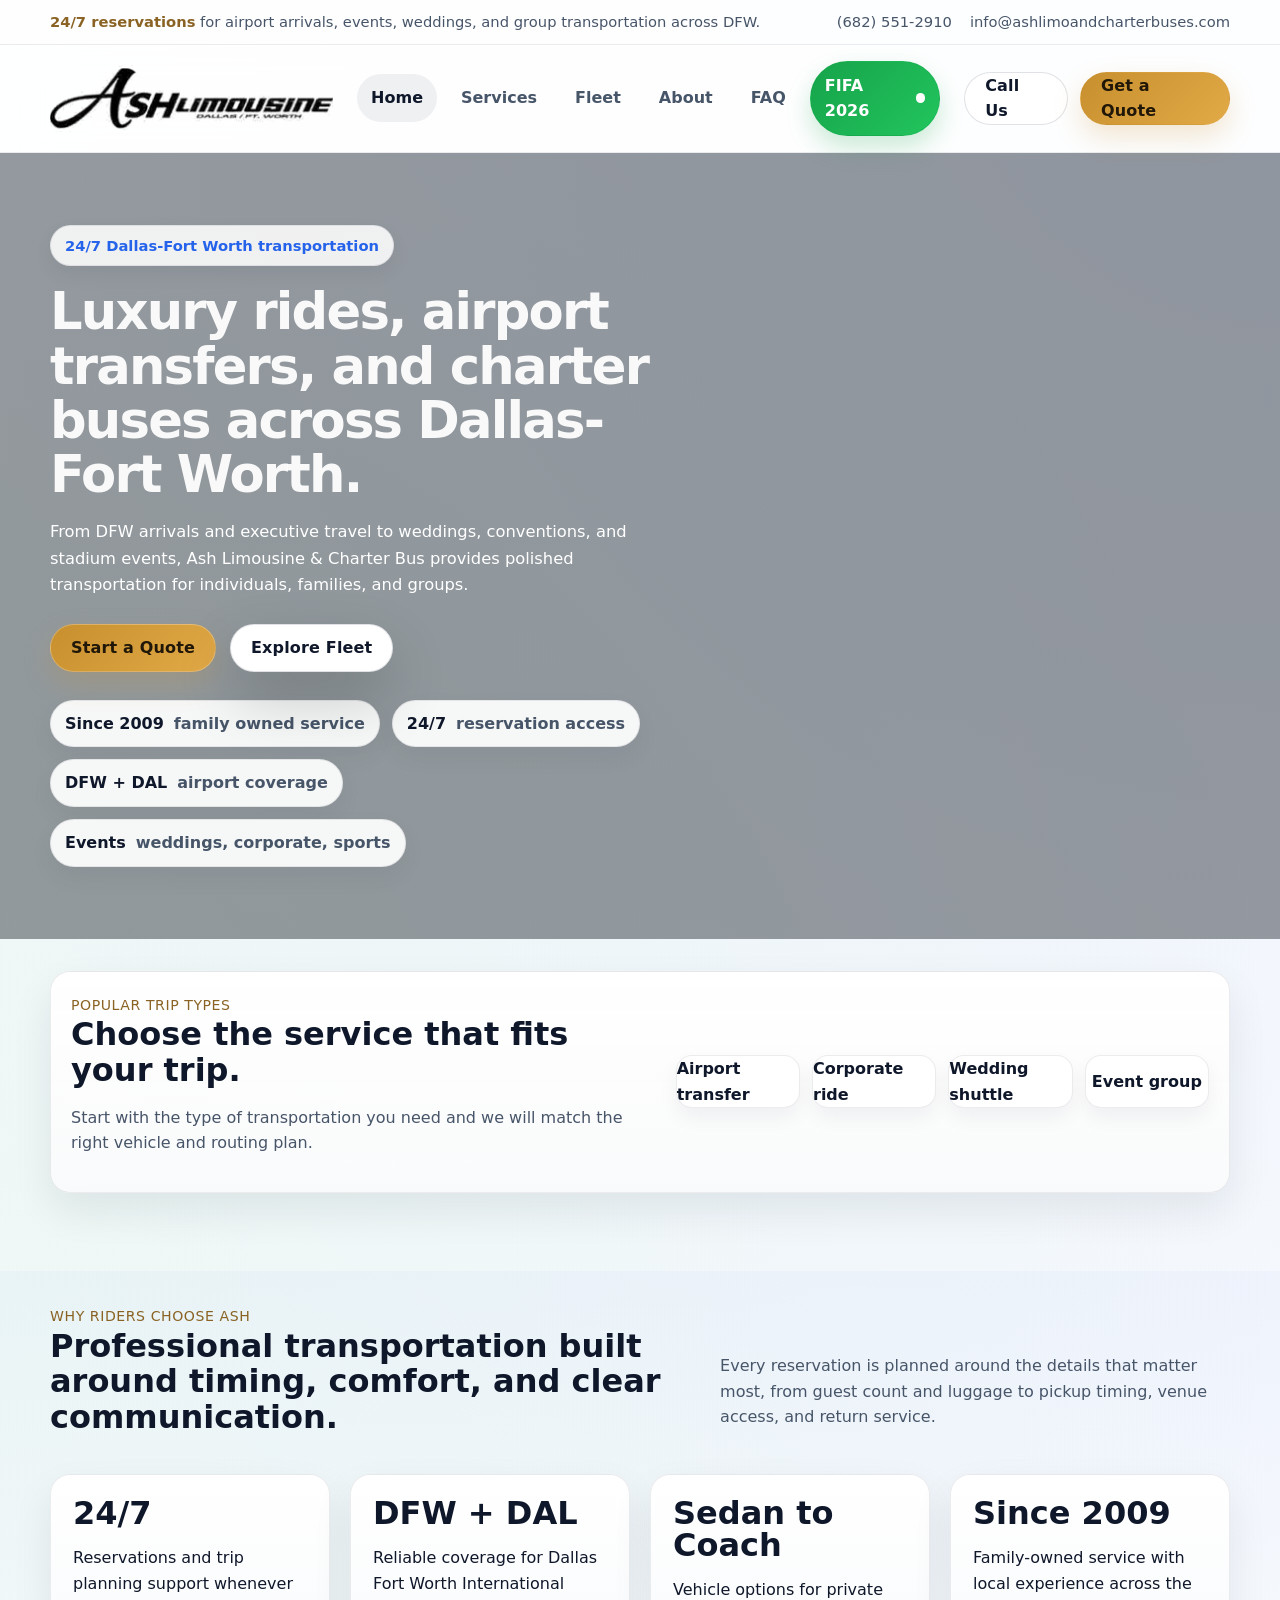
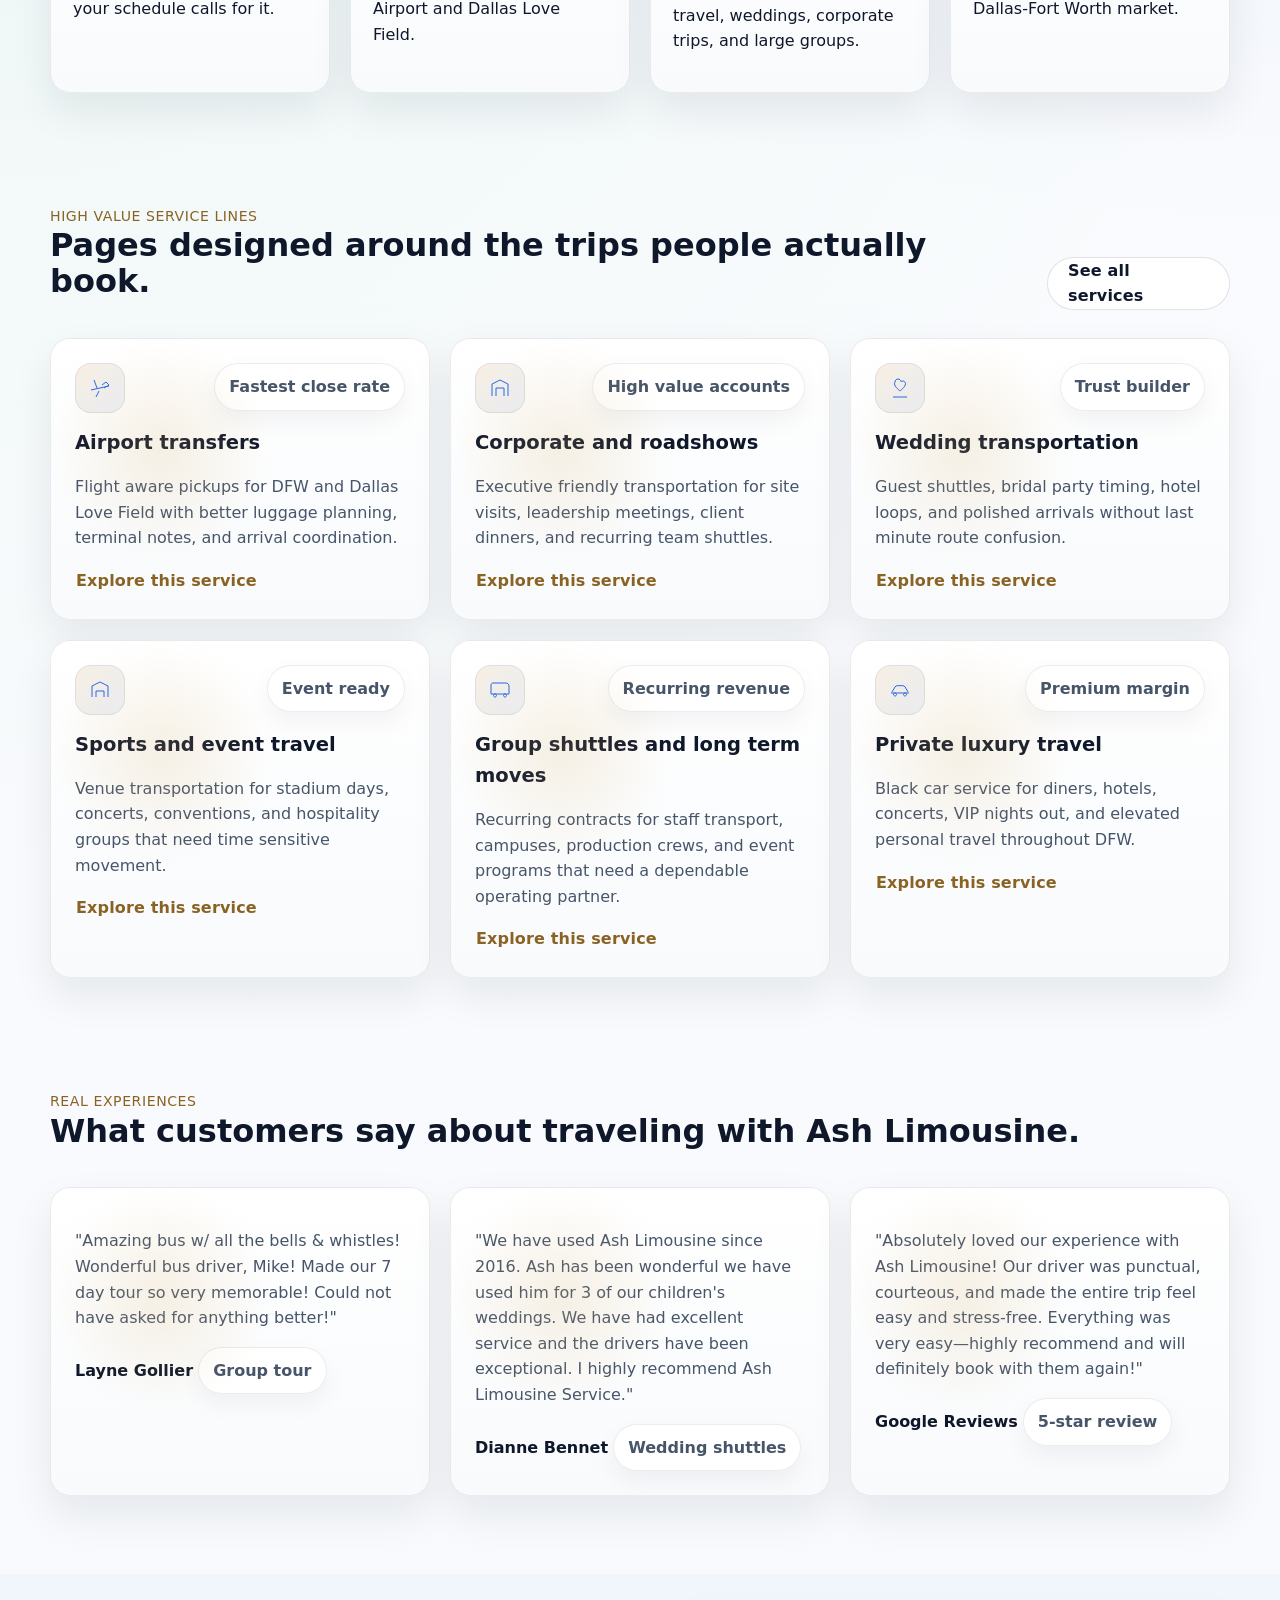
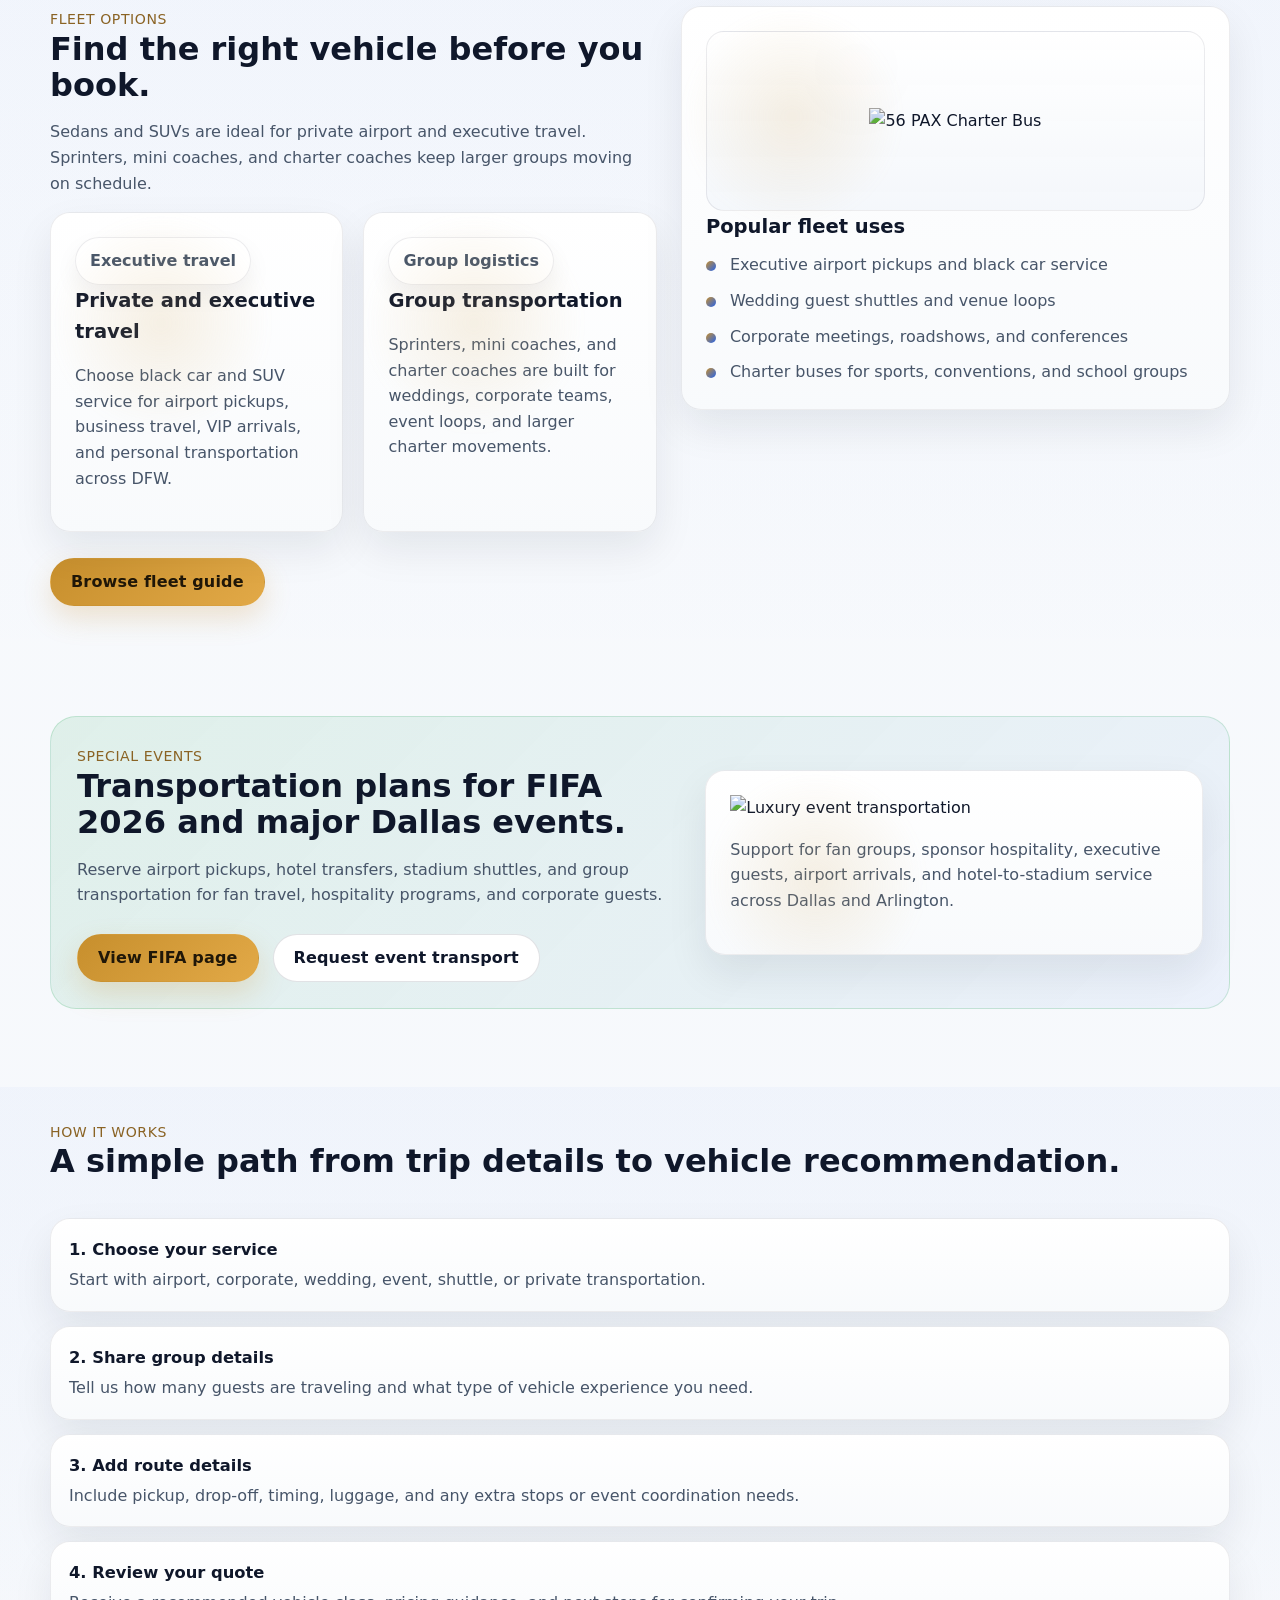
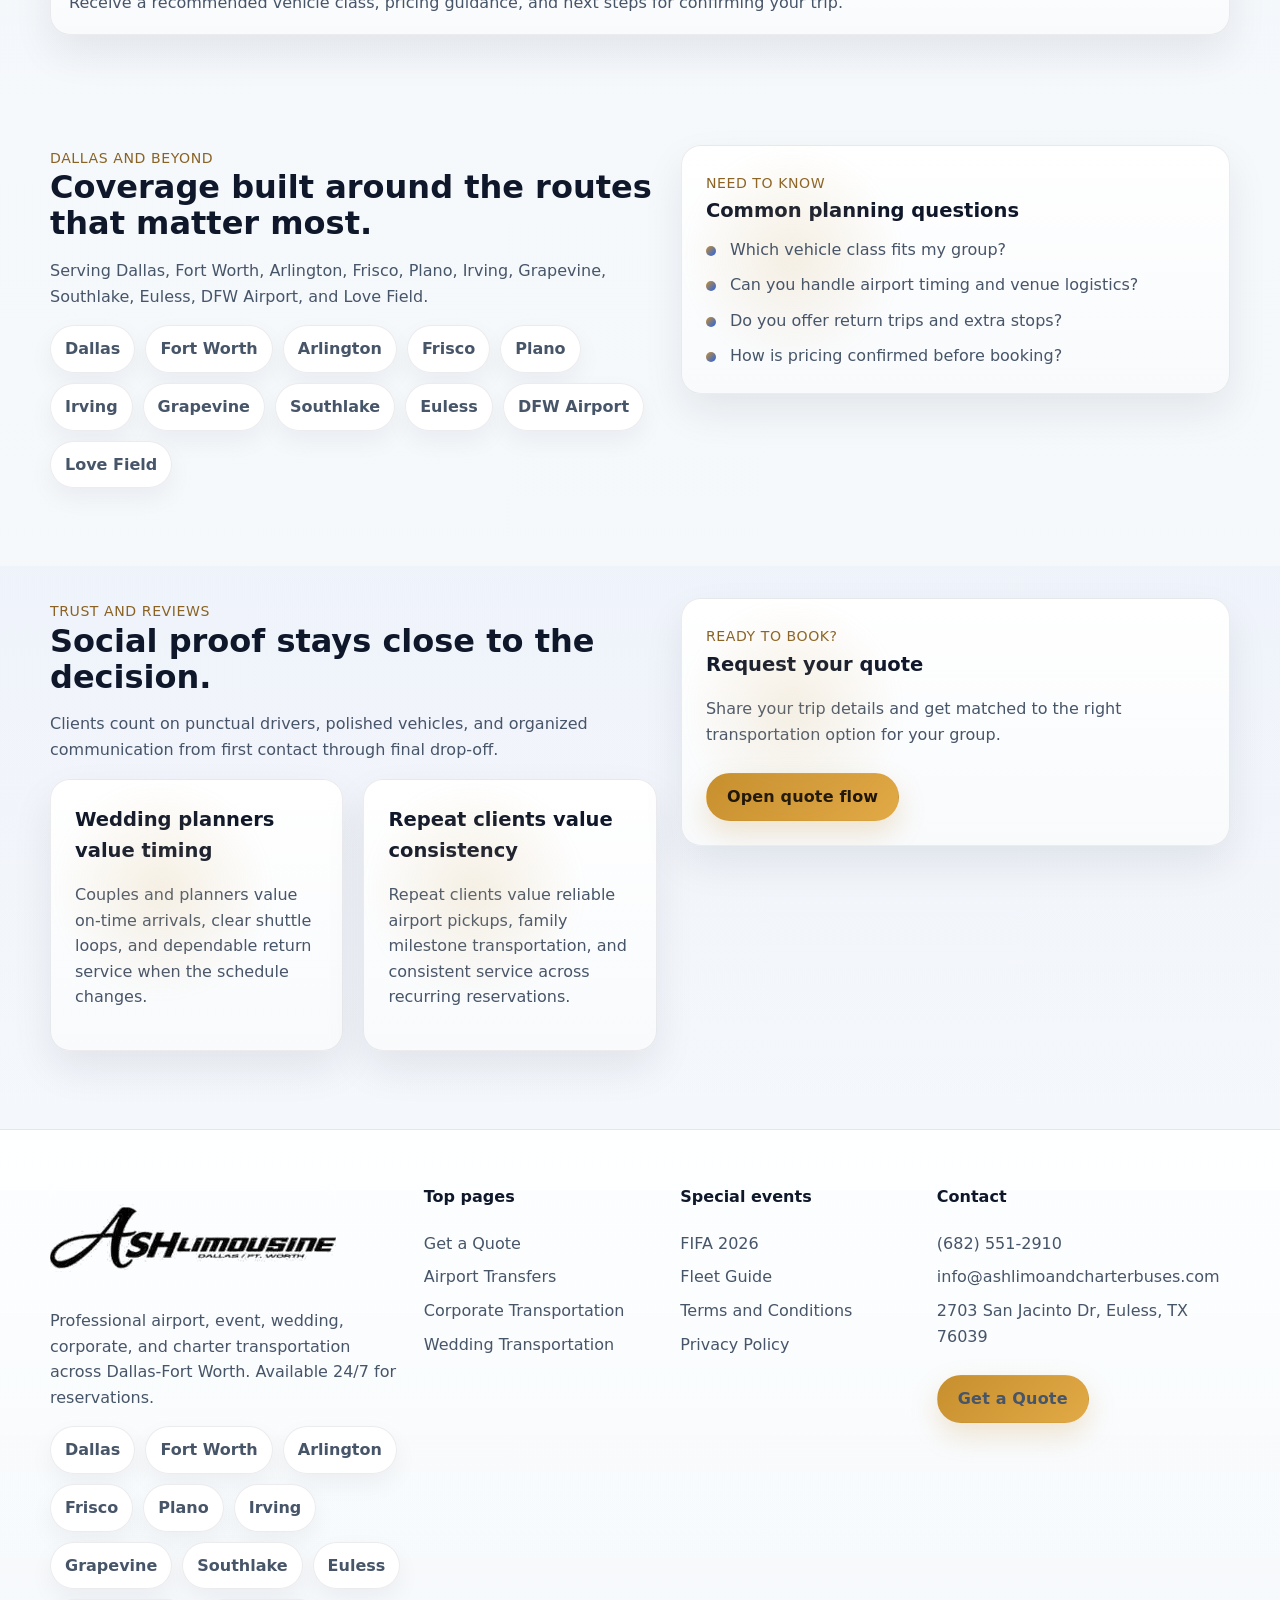
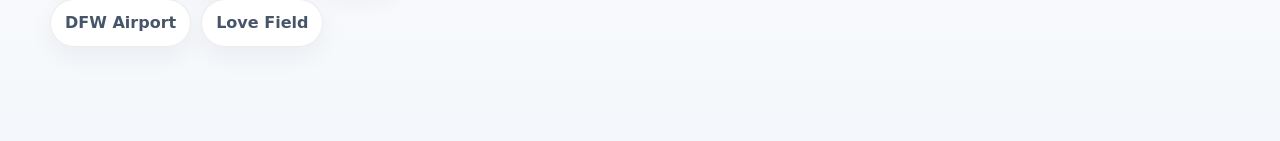
==== commit 35ac0dad: "adding photos and testimonials" ====
--- a/index.html
+++ b/index.html
@@ -350,6 +350,50 @@
         </div>
       </section>
 
+      <section class="section">
+        <div class="container">
+          <div class="section-top">
+            <div>
+              <div class="kicker">Real experiences</div>
+              <h2 class="section-title">
+                What customers say about traveling with Ash Limousine.
+              </h2>
+            </div>
+          </div>
+          <div class="grid grid-3">
+            <article class="card">
+              <p>
+                "Amazing bus w/ all the bells & whistles! Wonderful bus driver,
+                Mike! Made our 7 day tour so very memorable! Could not have asked
+                for anything better!"
+              </p>
+              <strong>Layne Gollier</strong>
+              <span class="tag">Group tour</span>
+            </article>
+            <article class="card">
+              <p>
+                "We have used Ash Limousine since 2016. Ash has been wonderful we
+                have used him for 3 of our children's weddings. We have had
+                excellent service and the drivers have been exceptional. I highly
+                recommend Ash Limousine Service."
+              </p>
+              <strong>Dianne Bennet</strong>
+              <span class="tag">Wedding shuttles</span>
+            </article>
+            <article class="card">
+              <p>
+                "Absolutely loved our experience with Ash Limousine! Our driver
+                was punctual, courteous, and made the entire trip feel easy and
+                stress-free. Everything was very easy—highly recommend and will
+                definitely book with them again!"
+              </p>
+              <strong>Google Reviews</strong>
+              <span class="tag">5-star review</span>
+            </article>
+          </div>
+        </div>
+      </section>
+
       <section class="section section-light">
         <div class="container split">
           <div>
@@ -389,7 +433,7 @@
           </div>
           <aside class="card">
             <div class="vehicle-icon">
-              <img src="assets/coach.svg" alt="Charter coach illustration" />
+              <img src="https://www.ashlimoandcharterbuses.com/wp-content/uploads/2024/02/edits-website-1-3-768x512.jpg.webp" alt="56 PAX Charter Bus" />
             </div>
             <h3>Popular fleet uses</h3>
             <ul class="feature-list">
@@ -426,7 +470,7 @@
                 </div>
               </div>
               <div class="card">
-                <img src="assets/stadium.svg" alt="Stadium illustration" />
+                <img src="https://www.ashlimoandcharterbuses.com/wp-content/uploads/2024/01/the-bride-arriving-to-the-wedding-by-car--1024x683.jpg.webp" alt="Luxury event transportation" />
                 <p class="muted">
                   Support for fan groups, sponsor hospitality, executive guests,
                   airport arrivals, and hotel-to-stadium service across Dallas
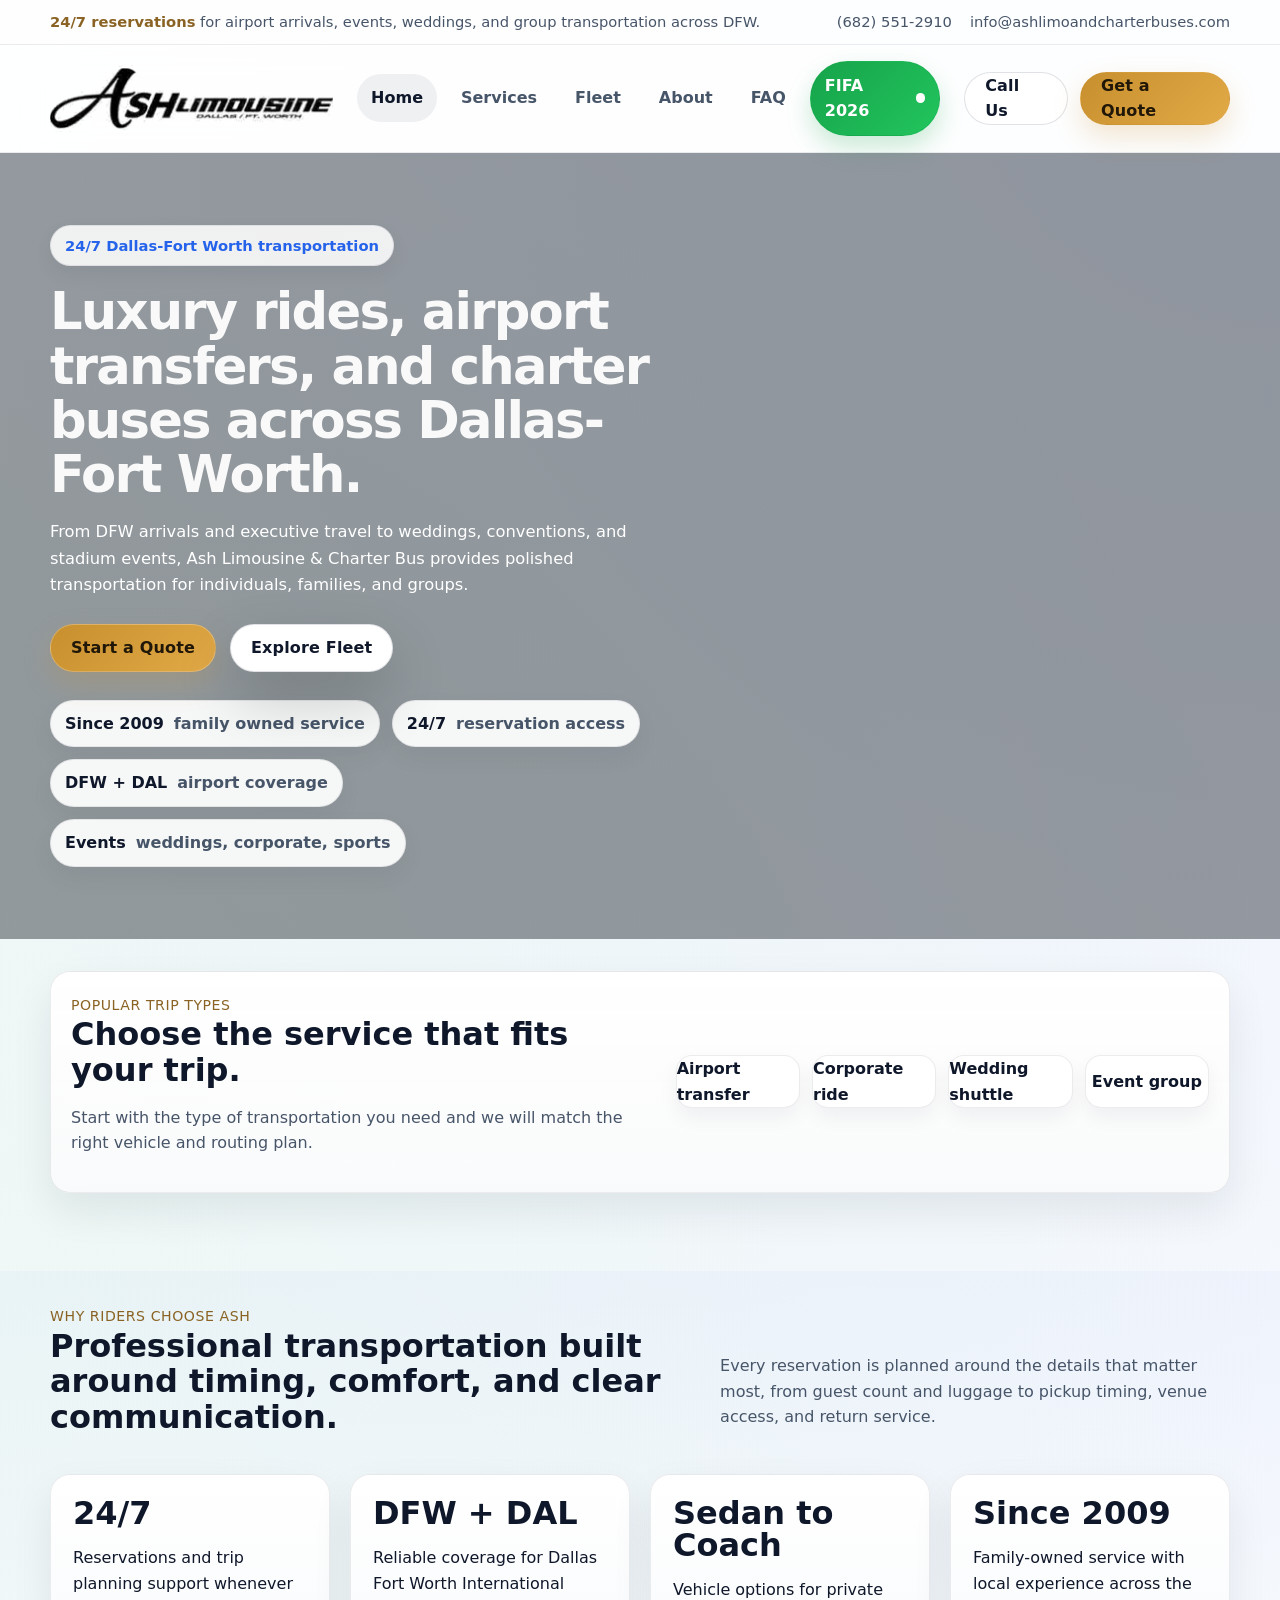
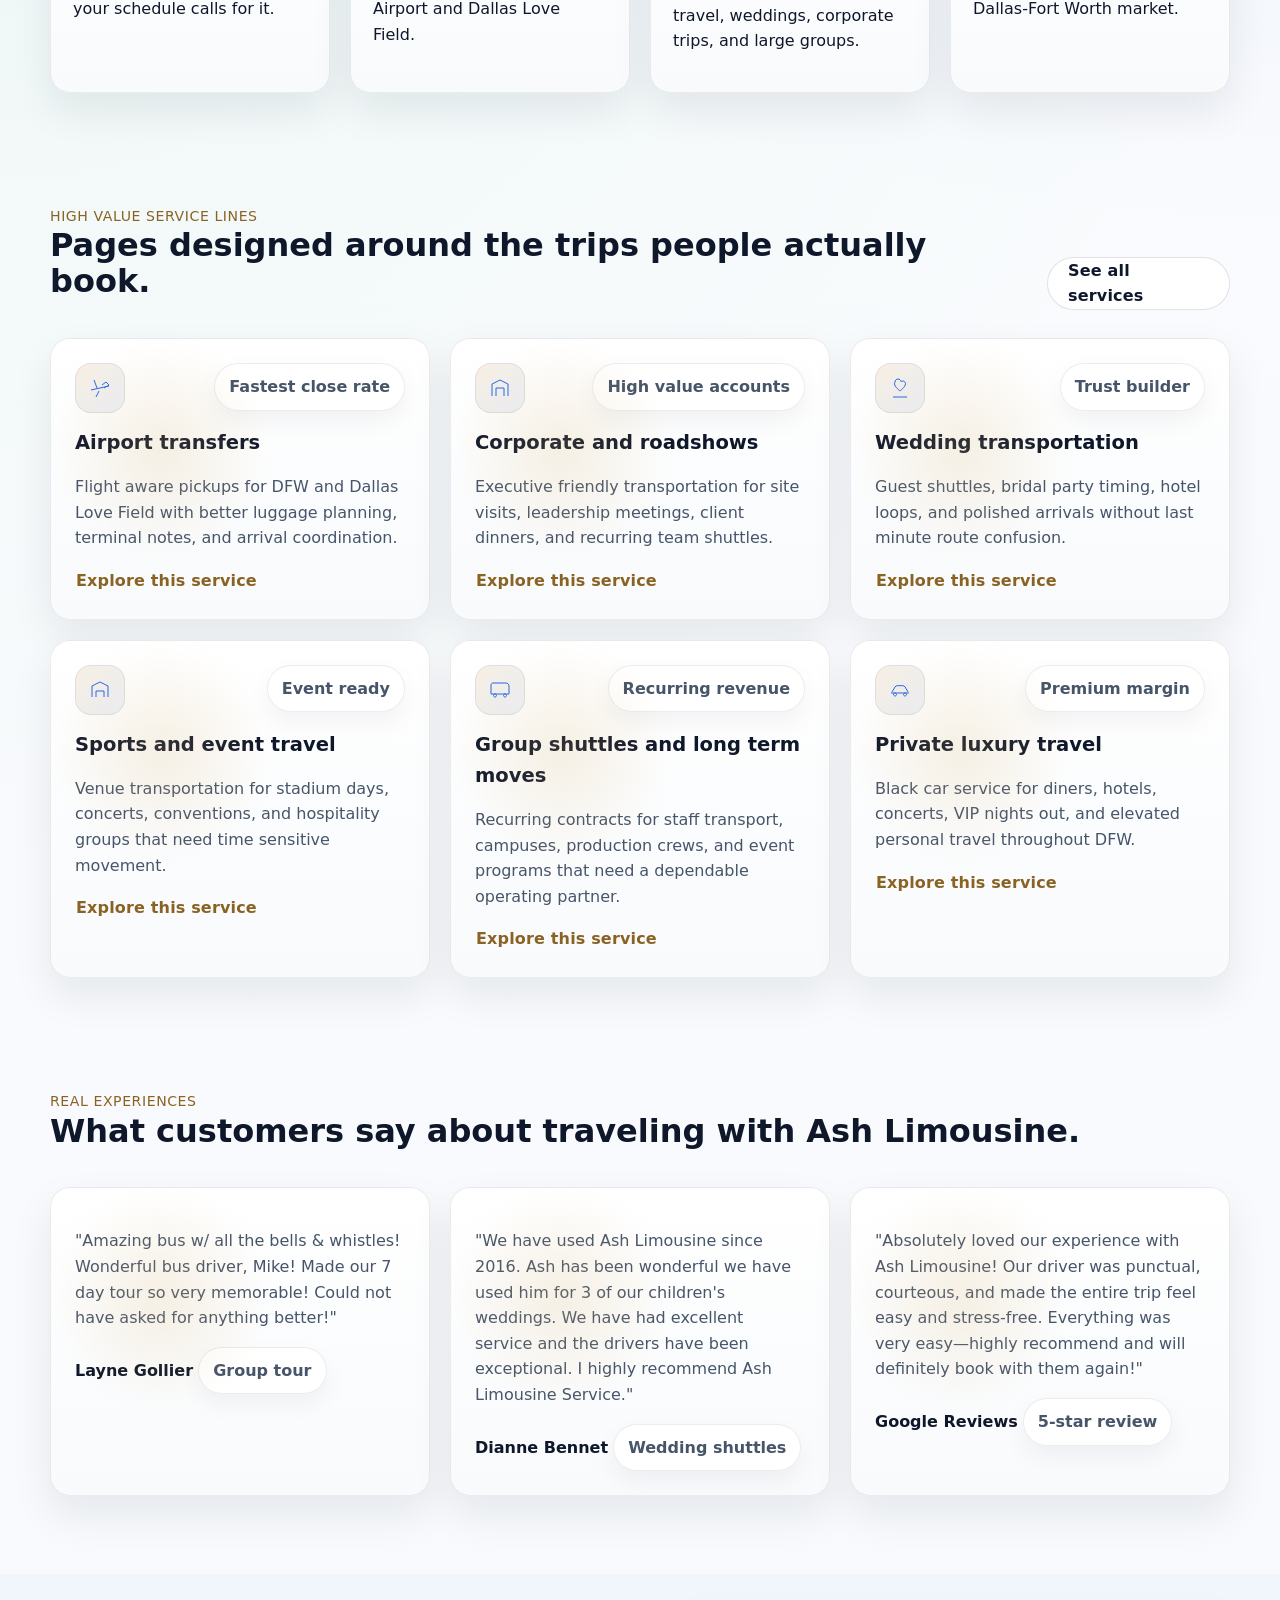
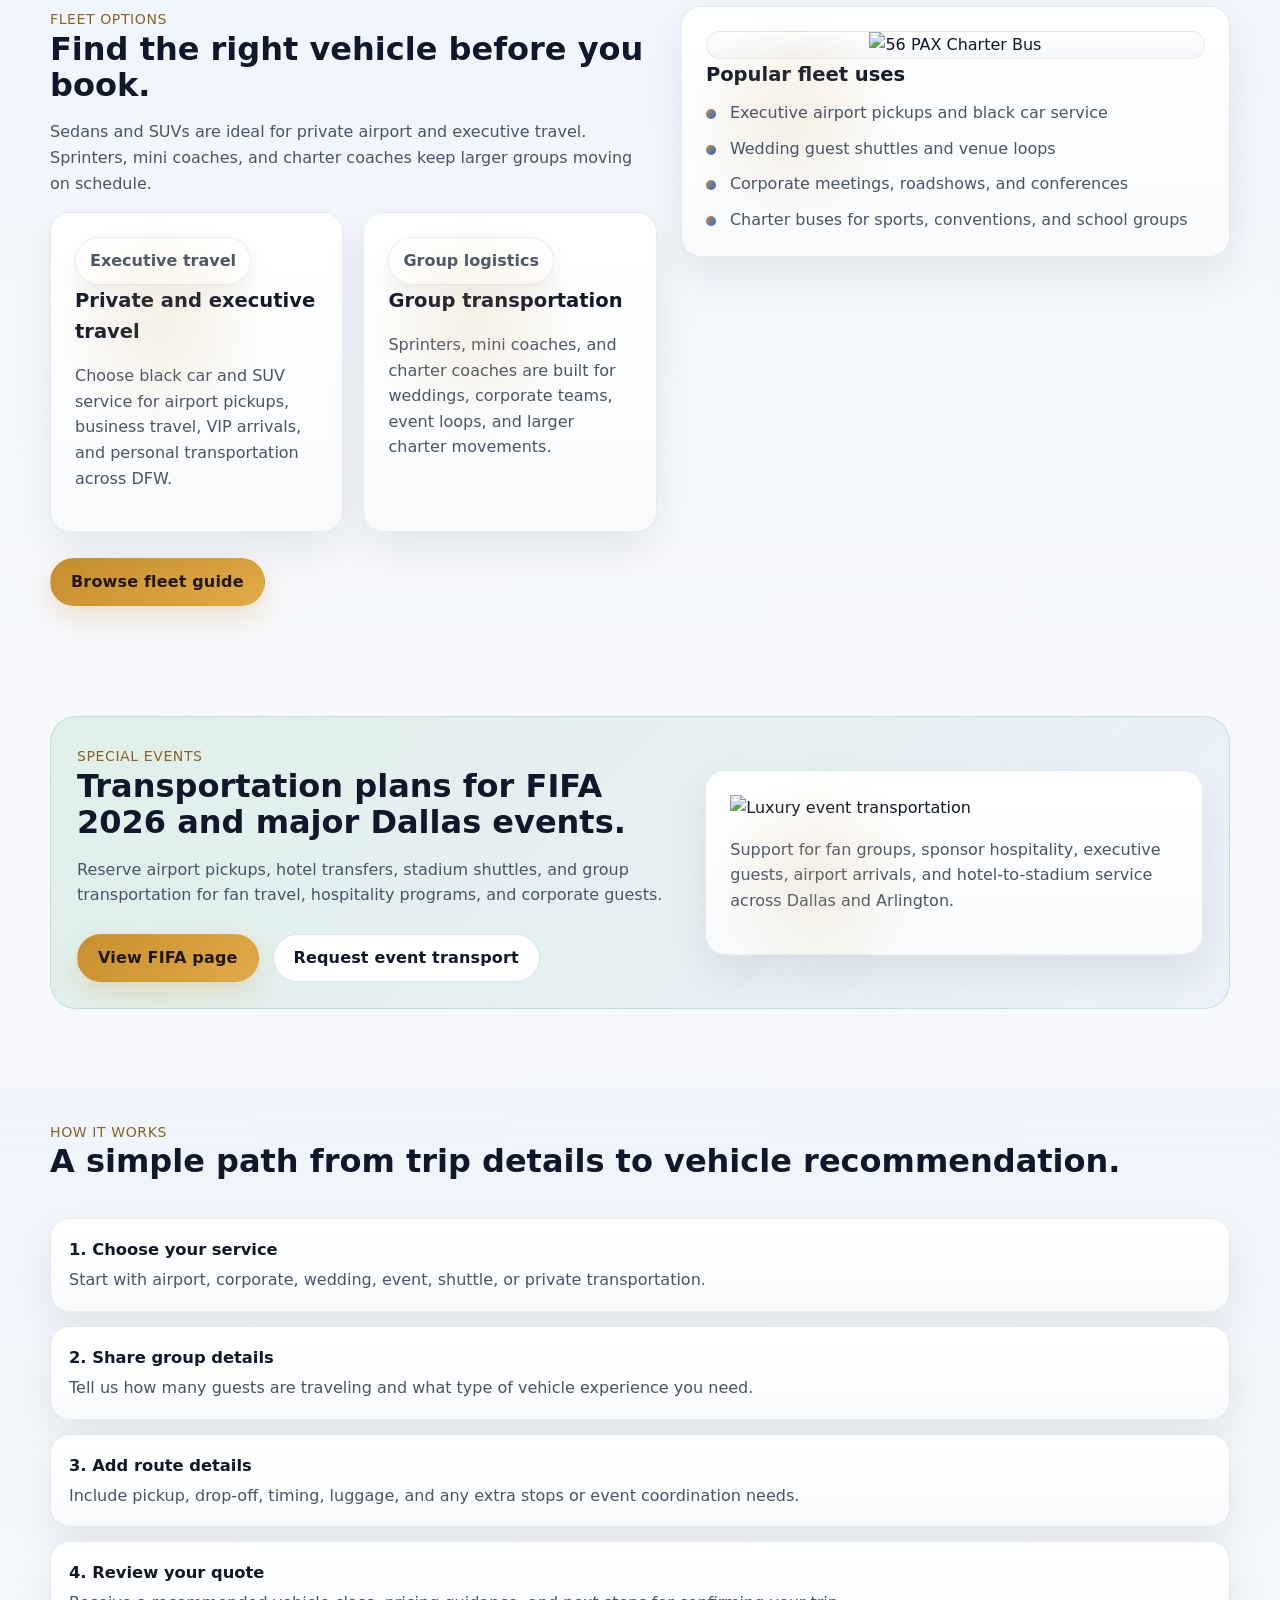
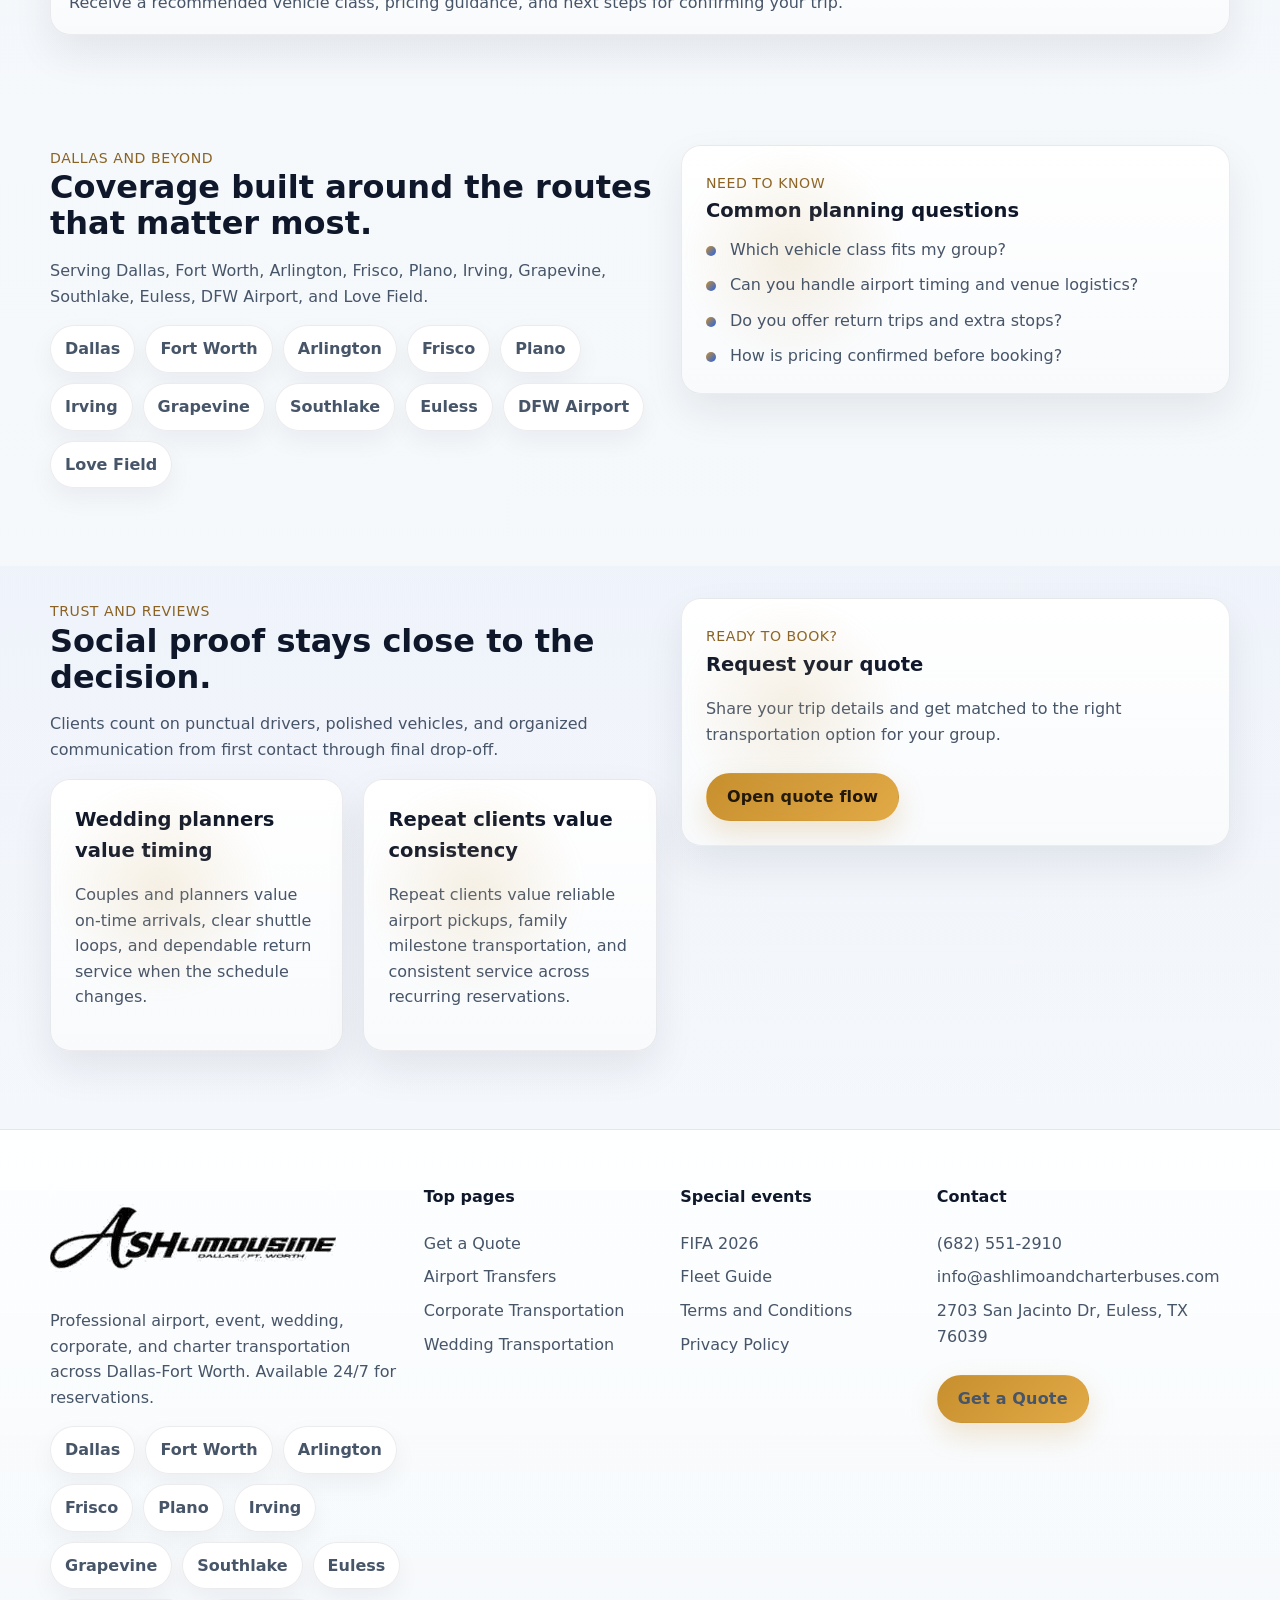
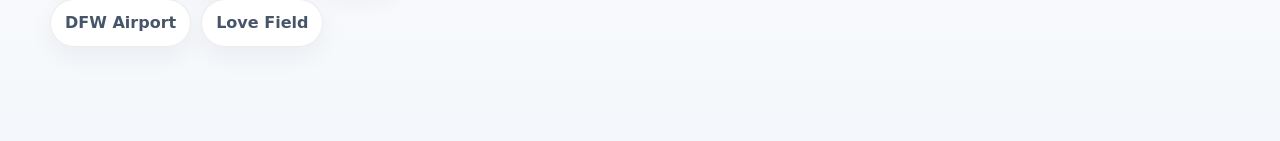
==== commit 7a2e6d74: "changing styles" ====
--- a/index.html
+++ b/index.html
@@ -364,18 +364,18 @@
             <article class="card">
               <p>
                 "Amazing bus w/ all the bells & whistles! Wonderful bus driver,
-                Mike! Made our 7 day tour so very memorable! Could not have asked
-                for anything better!"
+                Mike! Made our 7 day tour so very memorable! Could not have
+                asked for anything better!"
               </p>
               <strong>Layne Gollier</strong>
               <span class="tag">Group tour</span>
             </article>
             <article class="card">
               <p>
-                "We have used Ash Limousine since 2016. Ash has been wonderful we
-                have used him for 3 of our children's weddings. We have had
-                excellent service and the drivers have been exceptional. I highly
-                recommend Ash Limousine Service."
+                "We have used Ash Limousine since 2016. Ash has been wonderful
+                we have used him for 3 of our children's weddings. We have had
+                excellent service and the drivers have been exceptional. I
+                highly recommend Ash Limousine Service."
               </p>
               <strong>Dianne Bennet</strong>
               <span class="tag">Wedding shuttles</span>
@@ -433,7 +433,10 @@
           </div>
           <aside class="card">
             <div class="vehicle-icon">
-              <img src="https://www.ashlimoandcharterbuses.com/wp-content/uploads/2024/02/edits-website-1-3-768x512.jpg.webp" alt="56 PAX Charter Bus" />
+              <img
+                src="https://www.ashlimoandcharterbuses.com/wp-content/uploads/2024/02/edits-website-1-3-768x512.jpg.webp"
+                alt="56 PAX Charter Bus"
+              />
             </div>
             <h3>Popular fleet uses</h3>
             <ul class="feature-list">
@@ -470,7 +473,10 @@
                 </div>
               </div>
               <div class="card">
-                <img src="https://www.ashlimoandcharterbuses.com/wp-content/uploads/2024/01/the-bride-arriving-to-the-wedding-by-car--1024x683.jpg.webp" alt="Luxury event transportation" />
+                <img
+                  src="https://www.ashlimoandcharterbuses.com/wp-content/uploads/2024/01/the-bride-arriving-to-the-wedding-by-car--1024x683.jpg.webp"
+                  alt="Luxury event transportation"
+                />
                 <p class="muted">
                   Support for fan groups, sponsor hospitality, executive guests,
                   airport arrivals, and hotel-to-stadium service across Dallas
--- a/css/styles.css
+++ b/css/styles.css
@@ -674,7 +674,7 @@
   font-size: 0.94rem;
 }
 .vehicle-icon {
-  height: 180px;
+  width: 100%;
   border-radius: 18px;
   border: 1px solid rgba(255, 255, 255, 0.08);
   background:
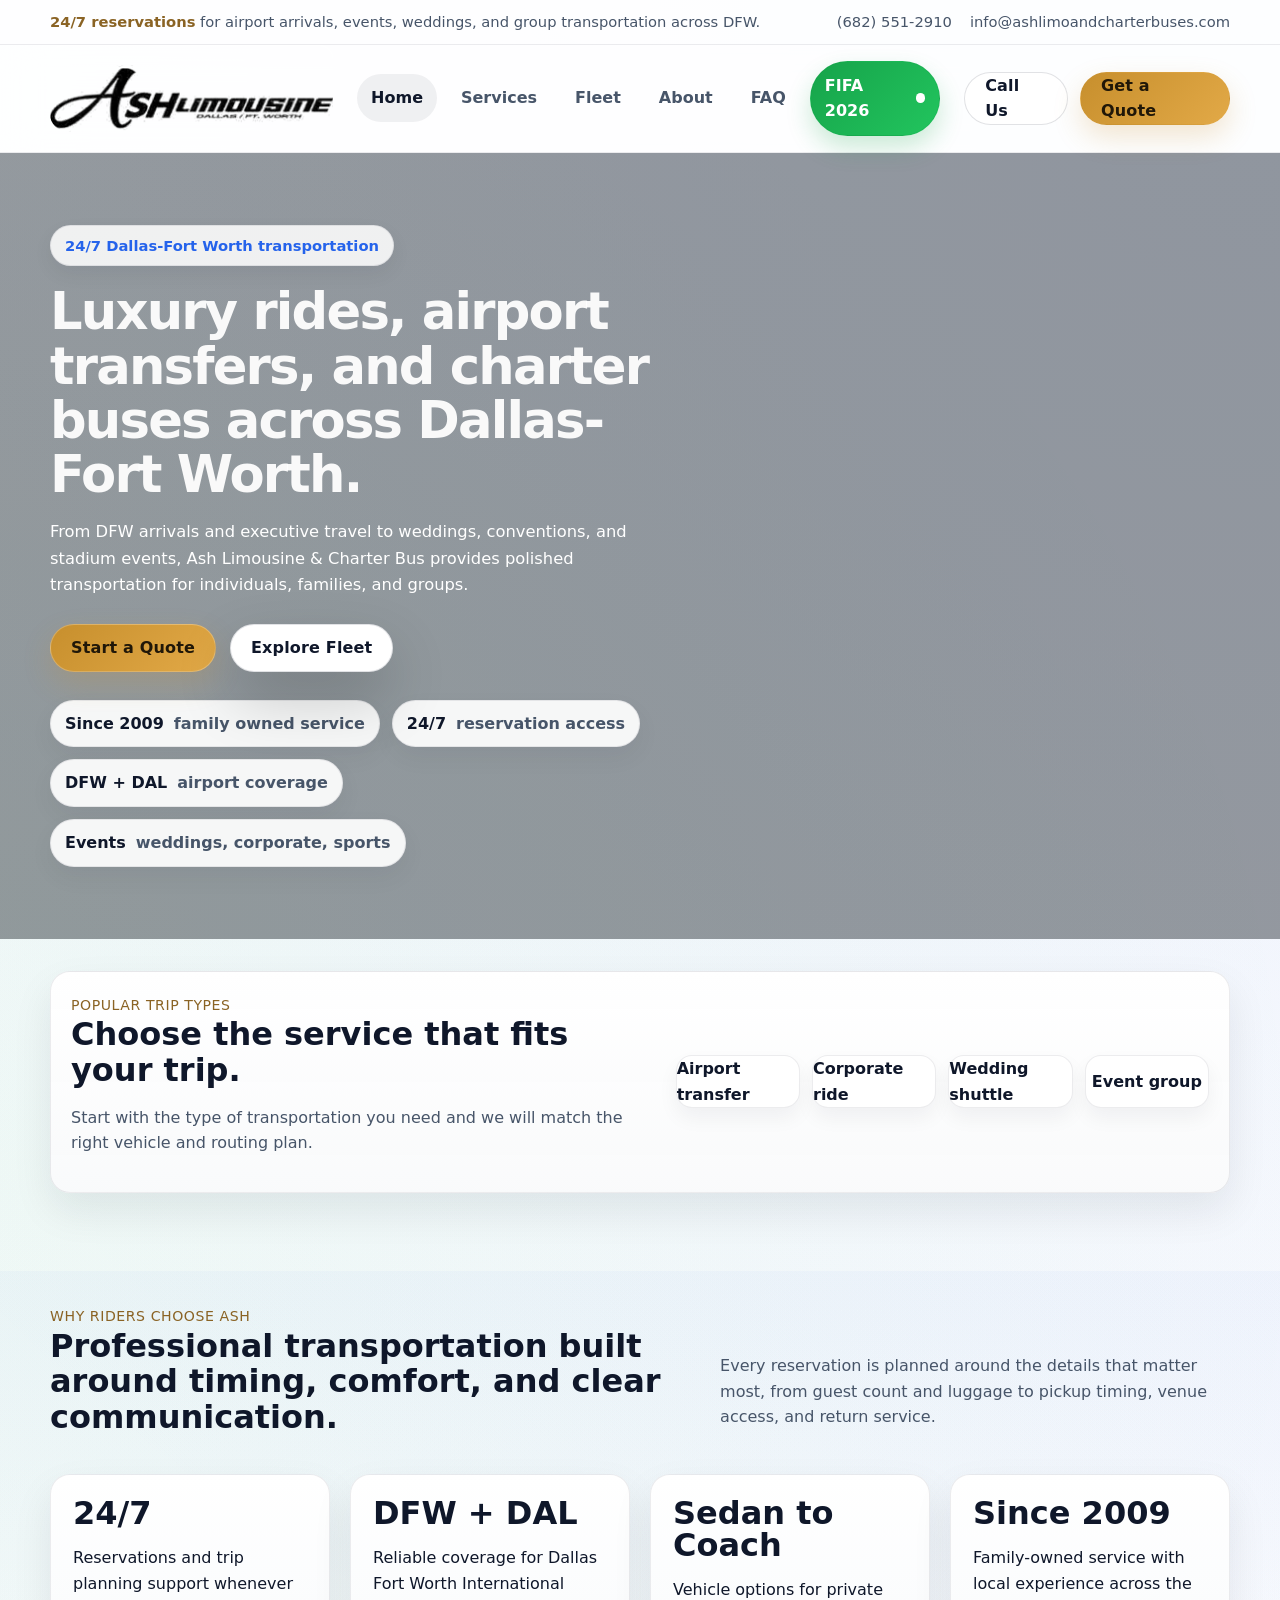
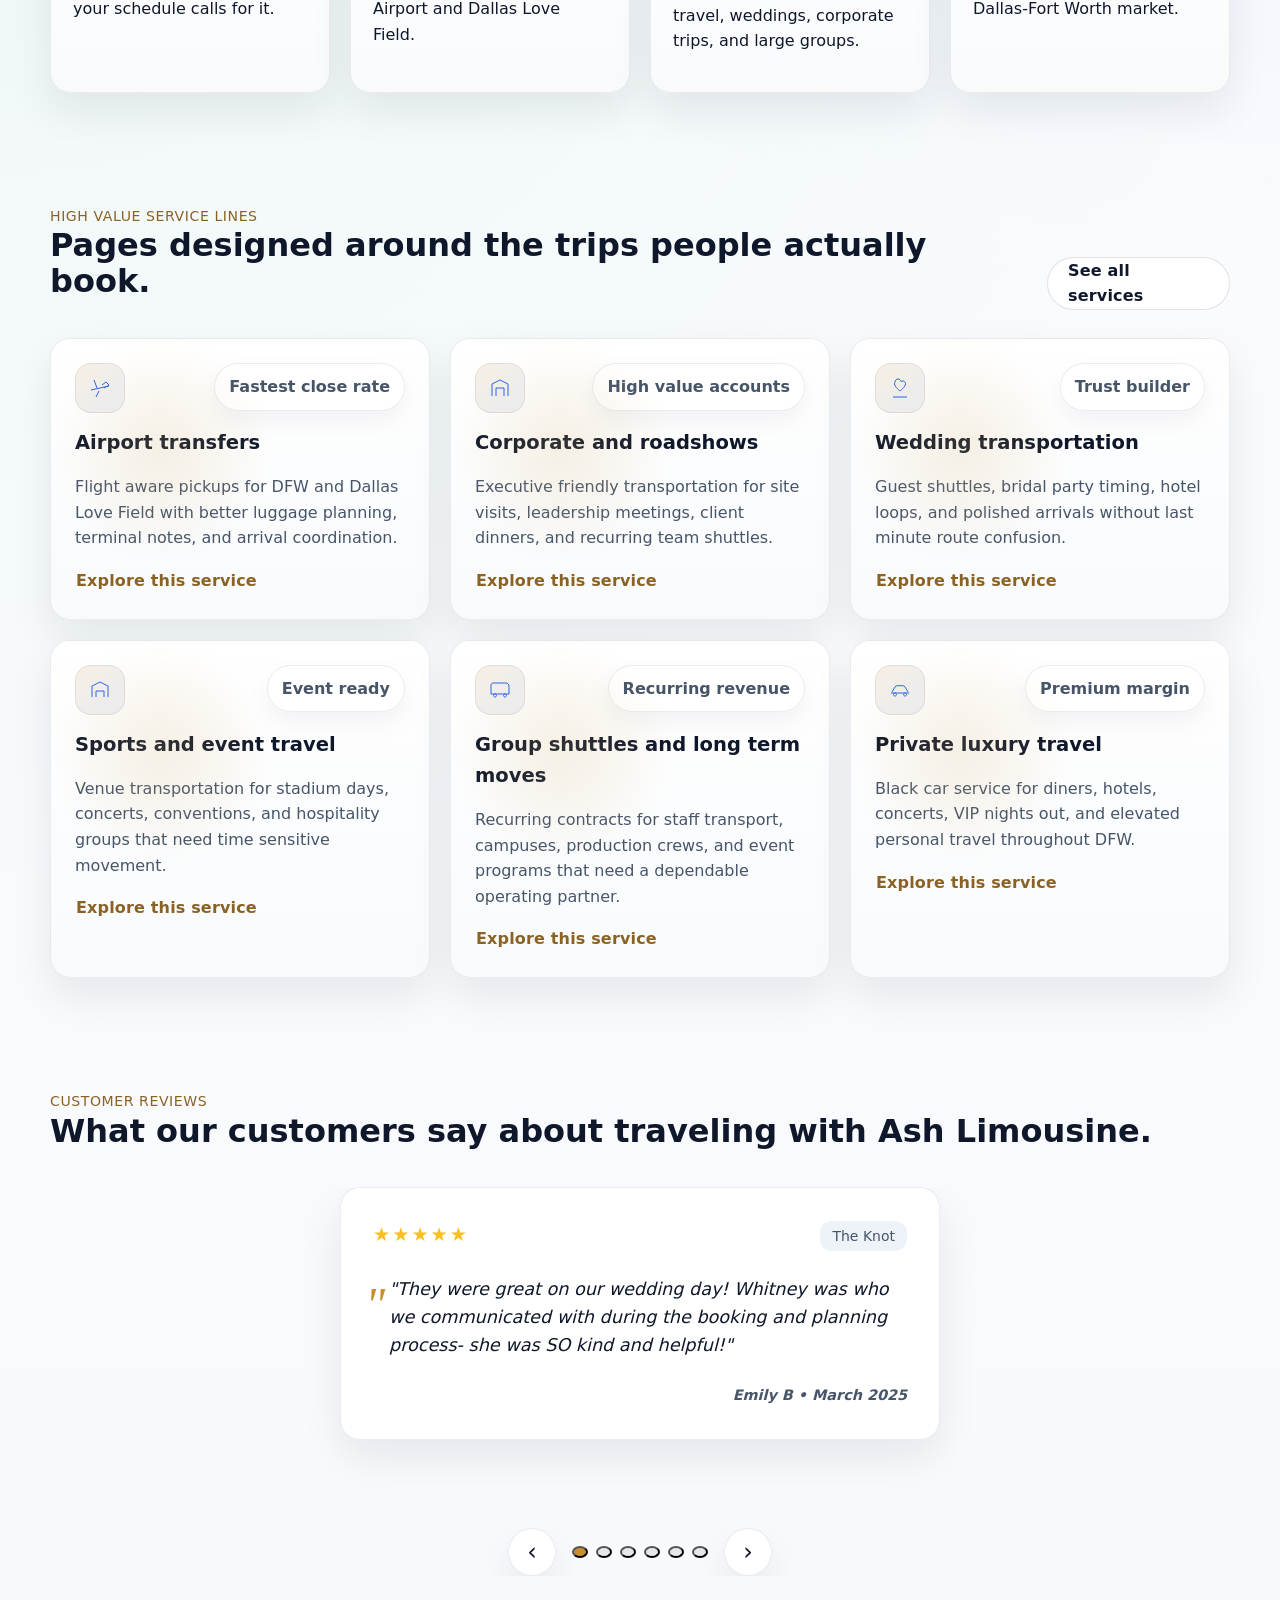
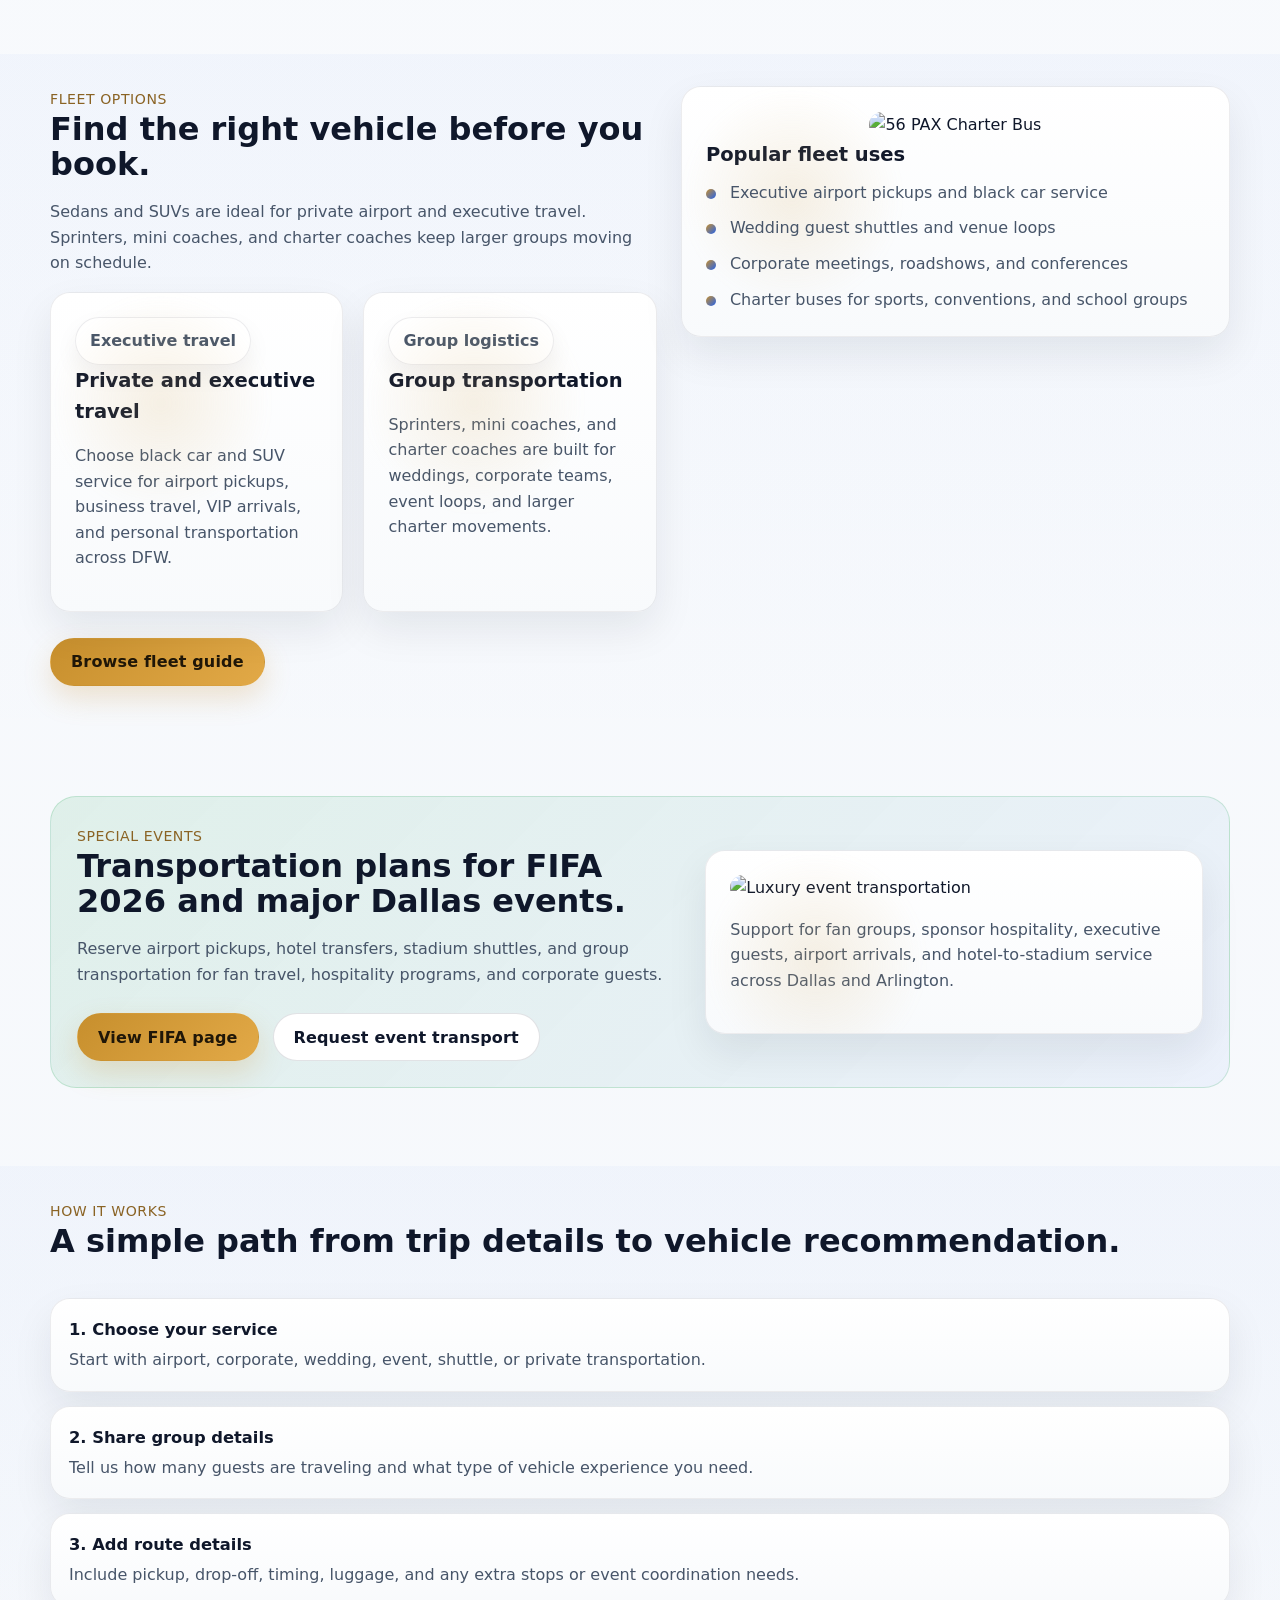
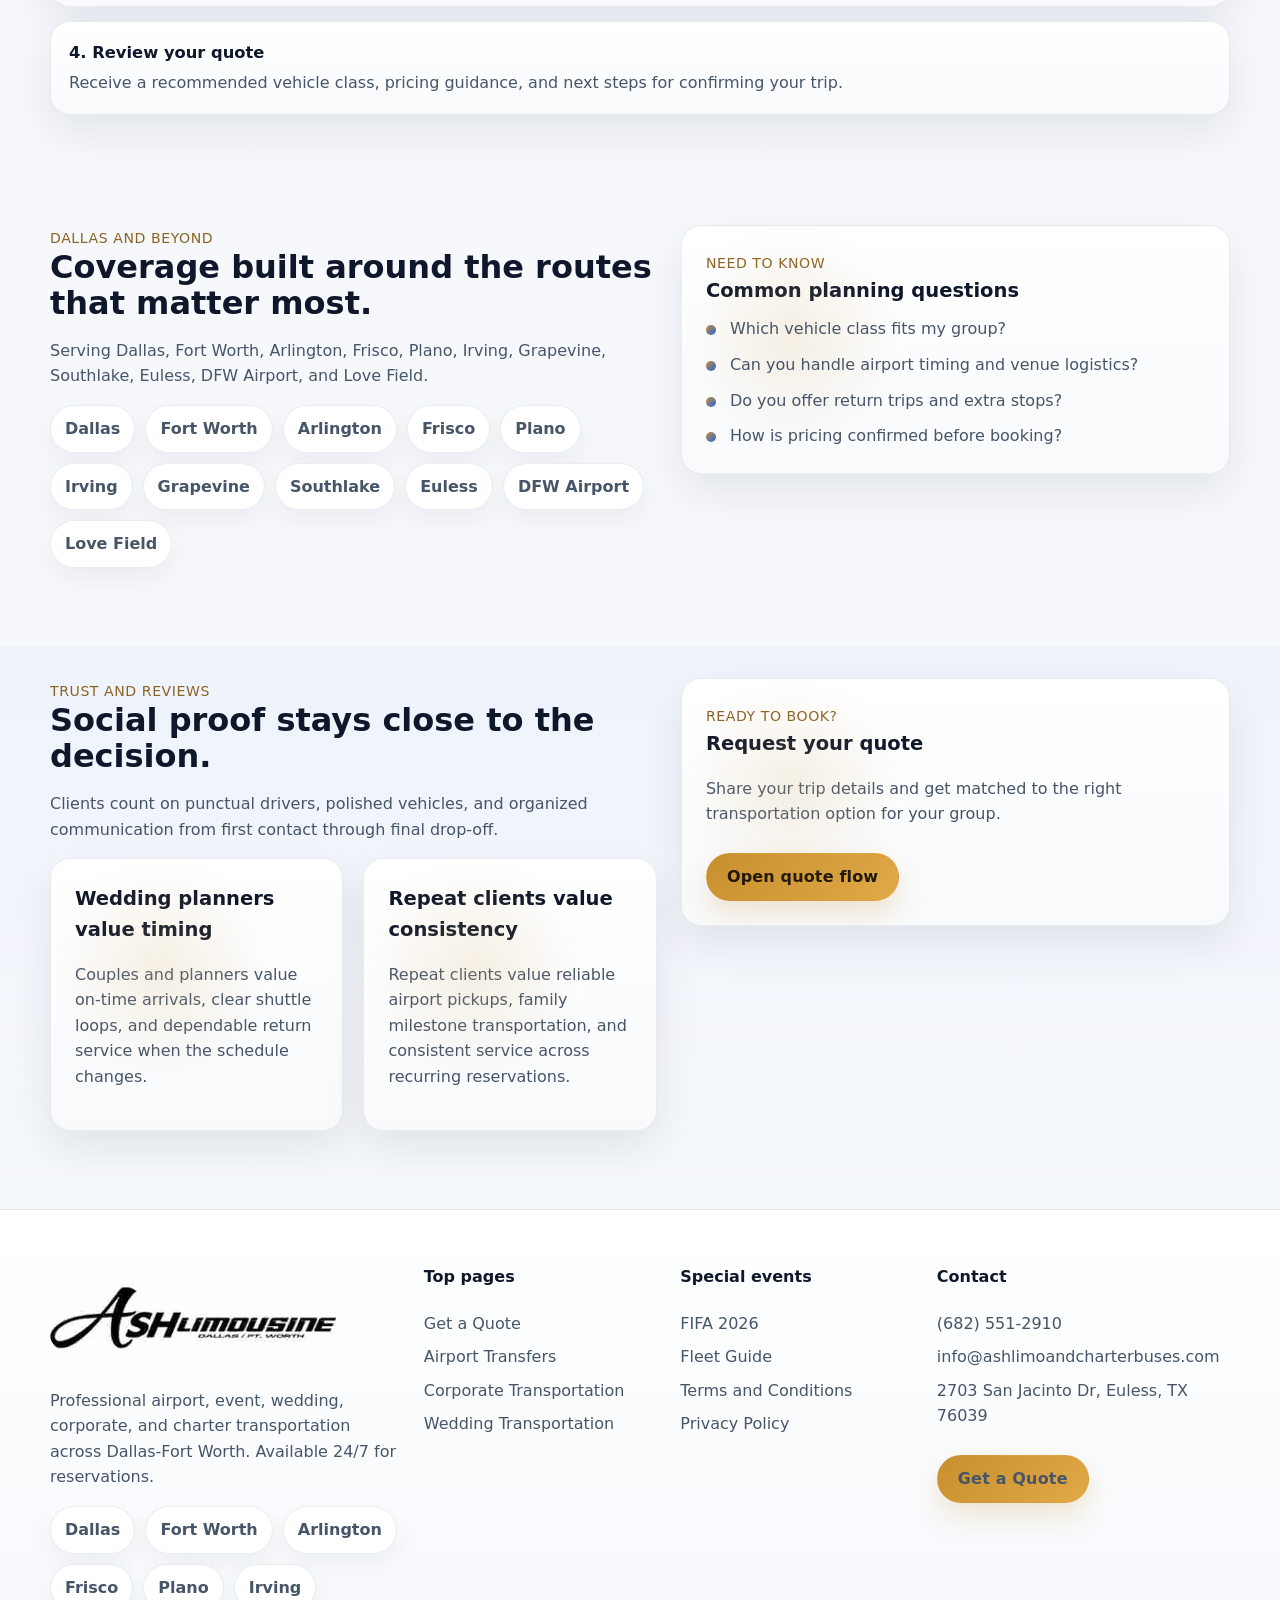
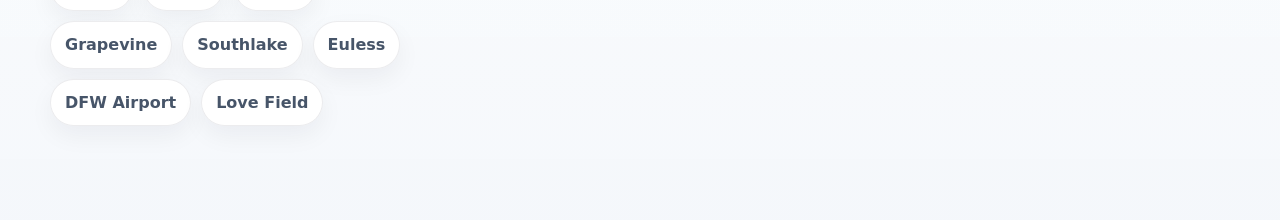
==== commit 5da34d6d: "styling Co-authored-by: Copilot <copilot@github.com>" ====
--- a/index.html
+++ b/index.html
@@ -354,42 +354,188 @@
         <div class="container">
           <div class="section-top">
             <div>
-              <div class="kicker">Real experiences</div>
+              <div class="kicker">Customer Reviews</div>
               <h2 class="section-title">
-                What customers say about traveling with Ash Limousine.
+                What our customers say about traveling with Ash Limousine.
               </h2>
             </div>
           </div>
-          <div class="grid grid-3">
-            <article class="card">
-              <p>
-                "Amazing bus w/ all the bells & whistles! Wonderful bus driver,
-                Mike! Made our 7 day tour so very memorable! Could not have
-                asked for anything better!"
-              </p>
-              <strong>Layne Gollier</strong>
-              <span class="tag">Group tour</span>
-            </article>
-            <article class="card">
-              <p>
-                "We have used Ash Limousine since 2016. Ash has been wonderful
-                we have used him for 3 of our children's weddings. We have had
-                excellent service and the drivers have been exceptional. I
-                highly recommend Ash Limousine Service."
-              </p>
-              <strong>Dianne Bennet</strong>
-              <span class="tag">Wedding shuttles</span>
-            </article>
-            <article class="card">
-              <p>
-                "Absolutely loved our experience with Ash Limousine! Our driver
-                was punctual, courteous, and made the entire trip feel easy and
-                stress-free. Everything was very easy—highly recommend and will
-                definitely book with them again!"
-              </p>
-              <strong>Google Reviews</strong>
-              <span class="tag">5-star review</span>
-            </article>
+          <div class="testimonials-carousel">
+            <div class="carousel-container">
+              <div class="carousel-track">
+                <!-- The Knot Reviews -->
+                <div class="testimonial-slide">
+                  <article class="testimonial-card">
+                    <div class="testimonial-header">
+                      <div class="stars">
+                        <span class="star filled">★</span>
+                        <span class="star filled">★</span>
+                        <span class="star filled">★</span>
+                        <span class="star filled">★</span>
+                        <span class="star filled">★</span>
+                      </div>
+                      <span class="review-source">The Knot</span>
+                    </div>
+                    <blockquote>
+                      "They were great on our wedding day! Whitney was who we
+                      communicated with during the booking and planning process-
+                      she was SO kind and helpful!"
+                    </blockquote>
+                    <cite>Emily B • March 2025</cite>
+                  </article>
+                </div>
+                <div class="testimonial-slide">
+                  <article class="testimonial-card">
+                    <div class="testimonial-header">
+                      <div class="stars">
+                        <span class="star filled">★</span>
+                        <span class="star filled">★</span>
+                        <span class="star filled">★</span>
+                        <span class="star filled">★</span>
+                        <span class="star filled">★</span>
+                      </div>
+                      <span class="review-source">The Knot</span>
+                    </div>
+                    <blockquote>
+                      "We recently had the pleasure of using Ash Limousine for a
+                      transportation need that came up unexpectedly. Whitney
+                      Putnam from their team was a beacon of professionalism and
+                      responsibility."
+                    </blockquote>
+                    <cite>Robert C • May 2024</cite>
+                  </article>
+                </div>
+                <div class="testimonial-slide">
+                  <article class="testimonial-card">
+                    <div class="testimonial-header">
+                      <div class="stars">
+                        <span class="star filled">★</span>
+                        <span class="star filled">★</span>
+                        <span class="star filled">★</span>
+                        <span class="star filled">★</span>
+                        <span class="star filled">★</span>
+                      </div>
+                      <span class="review-source">The Knot</span>
+                    </div>
+                    <blockquote>
+                      "10/10 recommend! I've used Ash Limo at work and because
+                      they've always done such an awesome job, I used them for
+                      my wedding to shuttle out of town guests to/from hotel the
+                      day of the wedding."
+                    </blockquote>
+                    <cite>Camila C • May 2023</cite>
+                  </article>
+                </div>
+                <div class="testimonial-slide">
+                  <article class="testimonial-card">
+                    <div class="testimonial-header">
+                      <div class="stars">
+                        <span class="star filled">★</span>
+                        <span class="star filled">★</span>
+                        <span class="star filled">★</span>
+                        <span class="star filled">★</span>
+                        <span class="star filled">★</span>
+                      </div>
+                      <span class="review-source">The Knot</span>
+                    </div>
+                    <blockquote>
+                      "Ash Limousine did a wonderful job on our daughter's
+                      wedding day. The drivers were prompt, courteous, and
+                      knowledgeable. From our point of view, the transportation
+                      was flawless."
+                    </blockquote>
+                    <cite>Howard K • December 2019</cite>
+                  </article>
+                </div>
+                <!-- Website Reviews -->
+                <div class="testimonial-slide">
+                  <article class="testimonial-card">
+                    <div class="testimonial-header">
+                      <div class="stars">
+                        <span class="star filled">★</span>
+                        <span class="star filled">★</span>
+                        <span class="star filled">★</span>
+                        <span class="star filled">★</span>
+                        <span class="star filled">★</span>
+                      </div>
+                      <span class="review-source"
+                        >ashlimoandcharterbuses.com</span
+                      >
+                    </div>
+                    <blockquote>
+                      "Amazing bus w/ all the bells & whistles! Wonderful bus
+                      driver, Mike! Made our 7 day tour so very memorable! Could
+                      not have asked for anything better!"
+                    </blockquote>
+                    <cite>Layne Gollier • Group Tour</cite>
+                  </article>
+                </div>
+                <div class="testimonial-slide">
+                  <article class="testimonial-card">
+                    <div class="testimonial-header">
+                      <div class="stars">
+                        <span class="star filled">★</span>
+                        <span class="star filled">★</span>
+                        <span class="star filled">★</span>
+                        <span class="star filled">★</span>
+                        <span class="star filled">★</span>
+                      </div>
+                      <span class="review-source"
+                        >ashlimoandcharterbuses.com</span
+                      >
+                    </div>
+                    <blockquote>
+                      "We have used Ash Limousine since 2016. Ash has been
+                      wonderful we have used him for 3 of our children's
+                      weddings. We have had excellent service and the drivers
+                      have been exceptional. I highly recommend Ash Limousine
+                      Service."
+                    </blockquote>
+                    <cite>Dianne Bennet • Wedding Transportation</cite>
+                  </article>
+                </div>
+              </div>
+            </div>
+            <div class="carousel-nav">
+              <button
+                class="carousel-btn prev-btn"
+                aria-label="Previous testimonial"
+              >
+                ‹
+              </button>
+              <div class="carousel-dots">
+                <button
+                  class="carousel-dot active"
+                  aria-label="Go to testimonial 1"
+                ></button>
+                <button
+                  class="carousel-dot"
+                  aria-label="Go to testimonial 2"
+                ></button>
+                <button
+                  class="carousel-dot"
+                  aria-label="Go to testimonial 3"
+                ></button>
+                <button
+                  class="carousel-dot"
+                  aria-label="Go to testimonial 4"
+                ></button>
+                <button
+                  class="carousel-dot"
+                  aria-label="Go to testimonial 5"
+                ></button>
+                <button
+                  class="carousel-dot"
+                  aria-label="Go to testimonial 6"
+                ></button>
+              </div>
+              <button
+                class="carousel-btn next-btn"
+                aria-label="Next testimonial"
+              >
+                ›
+              </button>
+            </div>
           </div>
         </div>
       </section>
--- a/css/styles.css
+++ b/css/styles.css
@@ -57,6 +57,7 @@
 img {
   max-width: 100%;
   display: block;
+  border-radius: 18px;
 }
 button,
 input,
@@ -593,6 +594,9 @@
   gap: 20px;
   align-items: center;
 }
+.banner-grid img {
+  border-radius: 18px;
+}
 .timeline {
   display: grid;
   gap: 14px;
@@ -675,35 +679,15 @@
 }
 .vehicle-icon {
   width: 100%;
-  border-radius: 18px;
   border: 1px solid rgba(255, 255, 255, 0.08);
-  background:
-    linear-gradient(
-      180deg,
-      rgba(255, 255, 255, 0.04),
-      rgba(255, 255, 255, 0.01)
-    ),
-    radial-gradient(
-      circle at 30% 20%,
-      rgba(216, 177, 107, 0.16),
-      transparent 36%
-    ),
-    rgba(4, 10, 19, 0.32);
   display: flex;
   align-items: center;
   justify-content: center;
 }
-.vehicle-icon svg {
-  width: min(260px, 90%);
-  height: auto;
-}
-.vehicle-icon svg * {
-  stroke: var(--gold-soft);
-  stroke-width: 2.2;
-  fill: none;
-  stroke-linecap: round;
-  stroke-linejoin: round;
-}
+.vehicle-icon img {
+  border-radius: 20px;
+}
+
 .quote-layout {
   display: grid;
   grid-template-columns: minmax(0, 1.08fr) minmax(320px, 0.92fr);
@@ -1323,23 +1307,7 @@
   color: var(--muted);
   box-shadow: 0 8px 18px rgba(15, 23, 42, 0.04);
 }
-.theme-light .vehicle-icon {
-  background:
-    linear-gradient(
-      180deg,
-      rgba(255, 255, 255, 0.98),
-      rgba(244, 247, 251, 0.96)
-    ),
-    radial-gradient(
-      circle at 30% 20%,
-      rgba(199, 143, 45, 0.12),
-      transparent 36%
-    );
-  border: 1px solid rgba(15, 23, 42, 0.08);
-}
-.theme-light .vehicle-icon svg * {
-  stroke: var(--blue-soft);
-}
+
 .theme-light .step-chip {
   border: 1px solid rgba(15, 23, 42, 0.08);
   background: #ffffff;
@@ -1424,3 +1392,173 @@
     font-size: clamp(1.95rem, 11vw, 2.85rem);
   }
 }
+
+/* Testimonials Carousel */
+.testimonials-carousel {
+  position: relative;
+  max-width: 100%;
+  overflow: hidden;
+}
+
+.carousel-container {
+  overflow: hidden;
+  border-radius: 20px;
+}
+
+.carousel-track {
+  display: flex;
+  transition: transform 0.5s ease-in-out;
+}
+
+.testimonial-slide {
+  flex: 0 0 100%;
+  min-width: 0;
+}
+
+.testimonial-card {
+  background: var(--surface);
+  border: 1px solid var(--line);
+  border-radius: 20px;
+  padding: 2rem;
+  box-shadow: var(--card-shadow);
+  margin: 0 1rem;
+  max-width: 600px;
+  margin-left: auto;
+  margin-right: auto;
+}
+
+.testimonial-header {
+  display: flex;
+  align-items: center;
+  justify-content: space-between;
+  margin-bottom: 1.5rem;
+}
+
+.stars {
+  display: flex;
+  gap: 2px;
+}
+
+.star {
+  font-size: 1.2rem;
+  color: #e2e8f0;
+}
+
+.star.filled {
+  color: #fbbf24;
+}
+
+.review-source {
+  font-size: 0.875rem;
+  color: var(--muted);
+  font-weight: 500;
+  background: var(--bg-alt);
+  padding: 0.25rem 0.75rem;
+  border-radius: 12px;
+}
+
+.testimonial-card blockquote {
+  font-size: 1.1rem;
+  line-height: 1.6;
+  color: var(--text);
+  margin: 0 0 1.5rem 0;
+  font-style: italic;
+  position: relative;
+  padding-left: 1rem;
+}
+
+.testimonial-card blockquote::before {
+  content: '"';
+  font-size: 3rem;
+  color: var(--gold);
+  position: absolute;
+  left: -0.5rem;
+  top: -0.5rem;
+  font-family: serif;
+}
+
+.testimonial-card cite {
+  font-size: 0.9rem;
+  color: var(--muted);
+  font-weight: 600;
+  display: block;
+  text-align: right;
+}
+
+.carousel-nav {
+  display: flex;
+  align-items: center;
+  justify-content: center;
+  gap: 1rem;
+  margin-top: 2rem;
+}
+
+.carousel-btn {
+  background: var(--surface);
+  border: 1px solid var(--line);
+  border-radius: 50%;
+  width: 48px;
+  height: 48px;
+  display: flex;
+  align-items: center;
+  justify-content: center;
+  cursor: pointer;
+  font-size: 1.5rem;
+  color: var(--text);
+  transition: all 0.2s ease;
+  box-shadow: var(--card-shadow);
+}
+
+.carousel-btn:hover {
+  background: var(--gold);
+  color: #201708;
+  border-color: var(--gold);
+}
+
+.carousel-dots {
+  display: flex;
+  gap: 0.5rem;
+}
+
+.carousel-dot {
+  width: 12px;
+  height: 12px;
+  border-radius: 50%;
+  background: var(--line);
+  cursor: pointer;
+  transition: background 0.2s ease;
+}
+
+.carousel-dot.active {
+  background: var(--gold);
+}
+
+@media (max-width: 768px) {
+  .testimonial-card {
+    padding: 1.5rem;
+    margin: 0 0.5rem;
+  }
+
+  .testimonial-card blockquote {
+    font-size: 1rem;
+  }
+
+  .carousel-btn {
+    width: 40px;
+    height: 40px;
+    font-size: 1.2rem;
+  }
+
+  .carousel-nav {
+    gap: 0.5rem;
+  }
+
+  .carousel-dots {
+    gap: 0.25rem;
+  }
+
+  .carousel-dot {
+    width: 10px;
+    height: 10px;
+  }
+}
